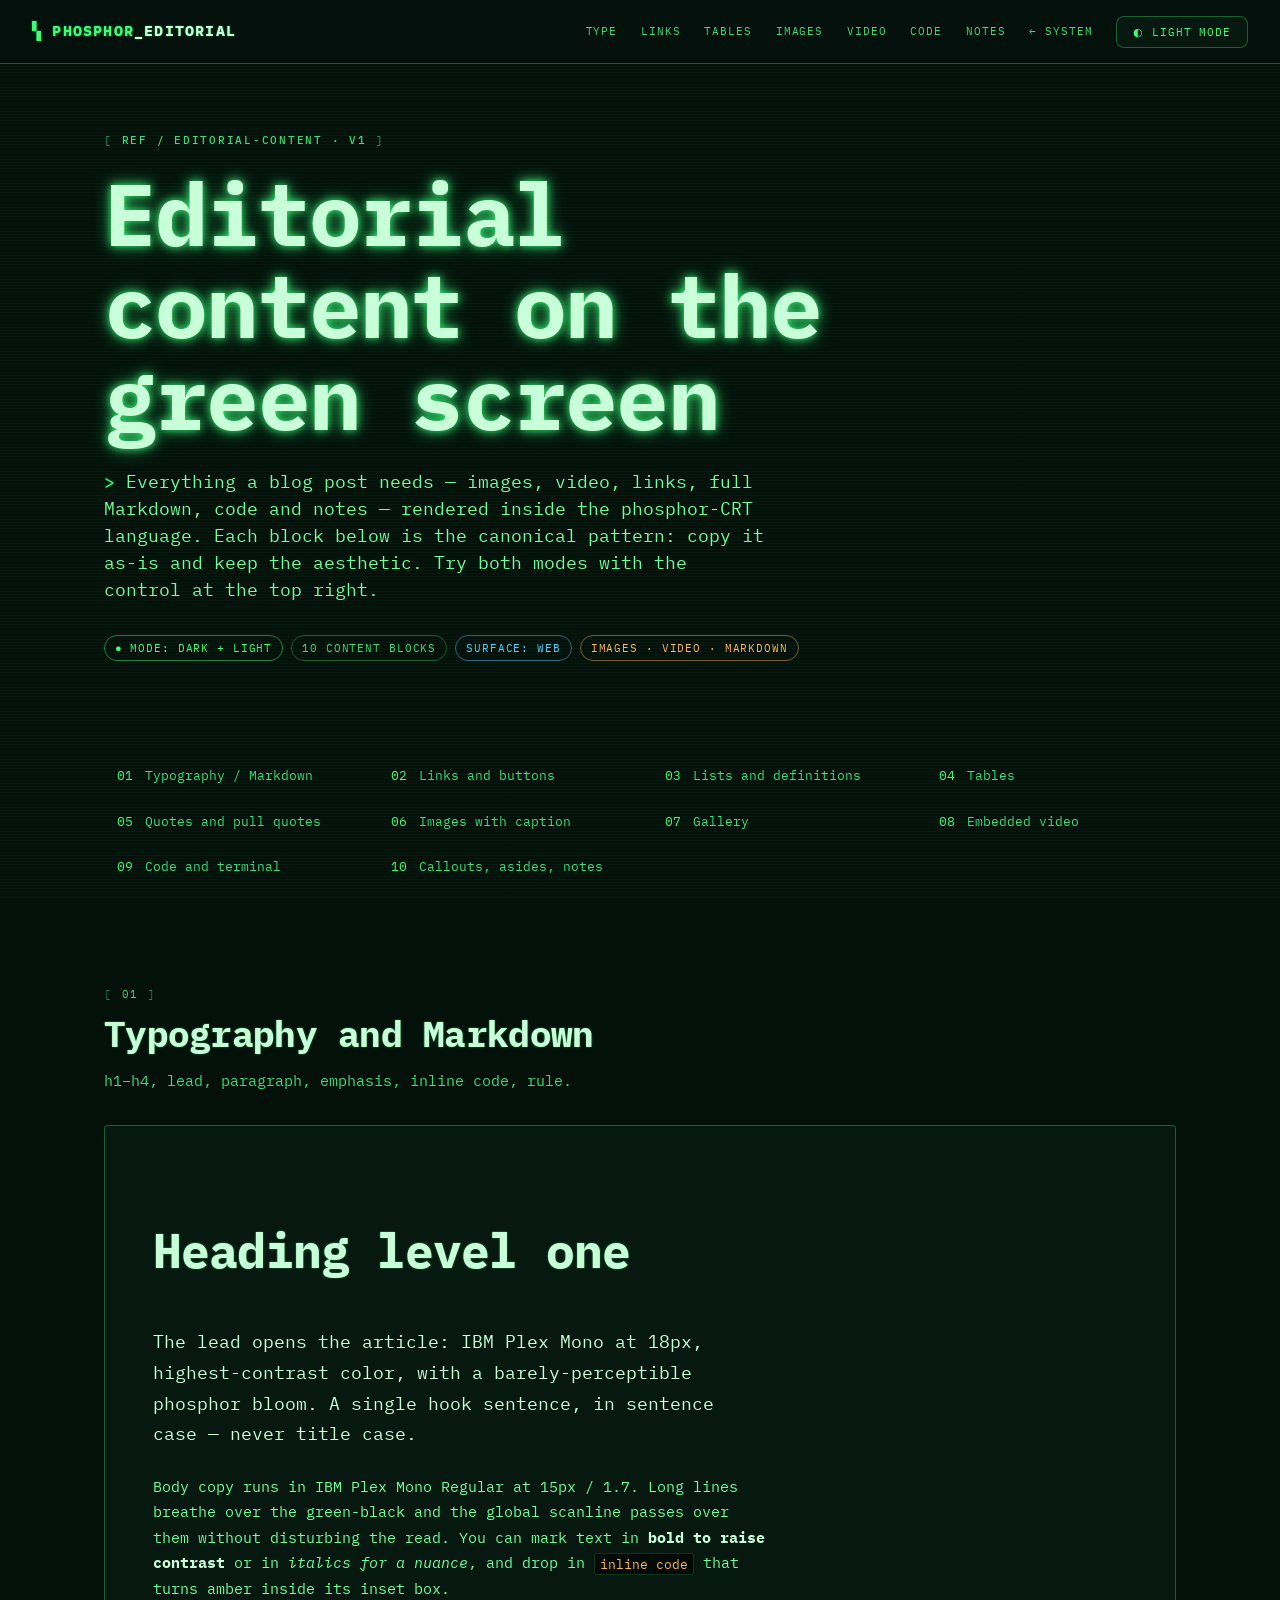
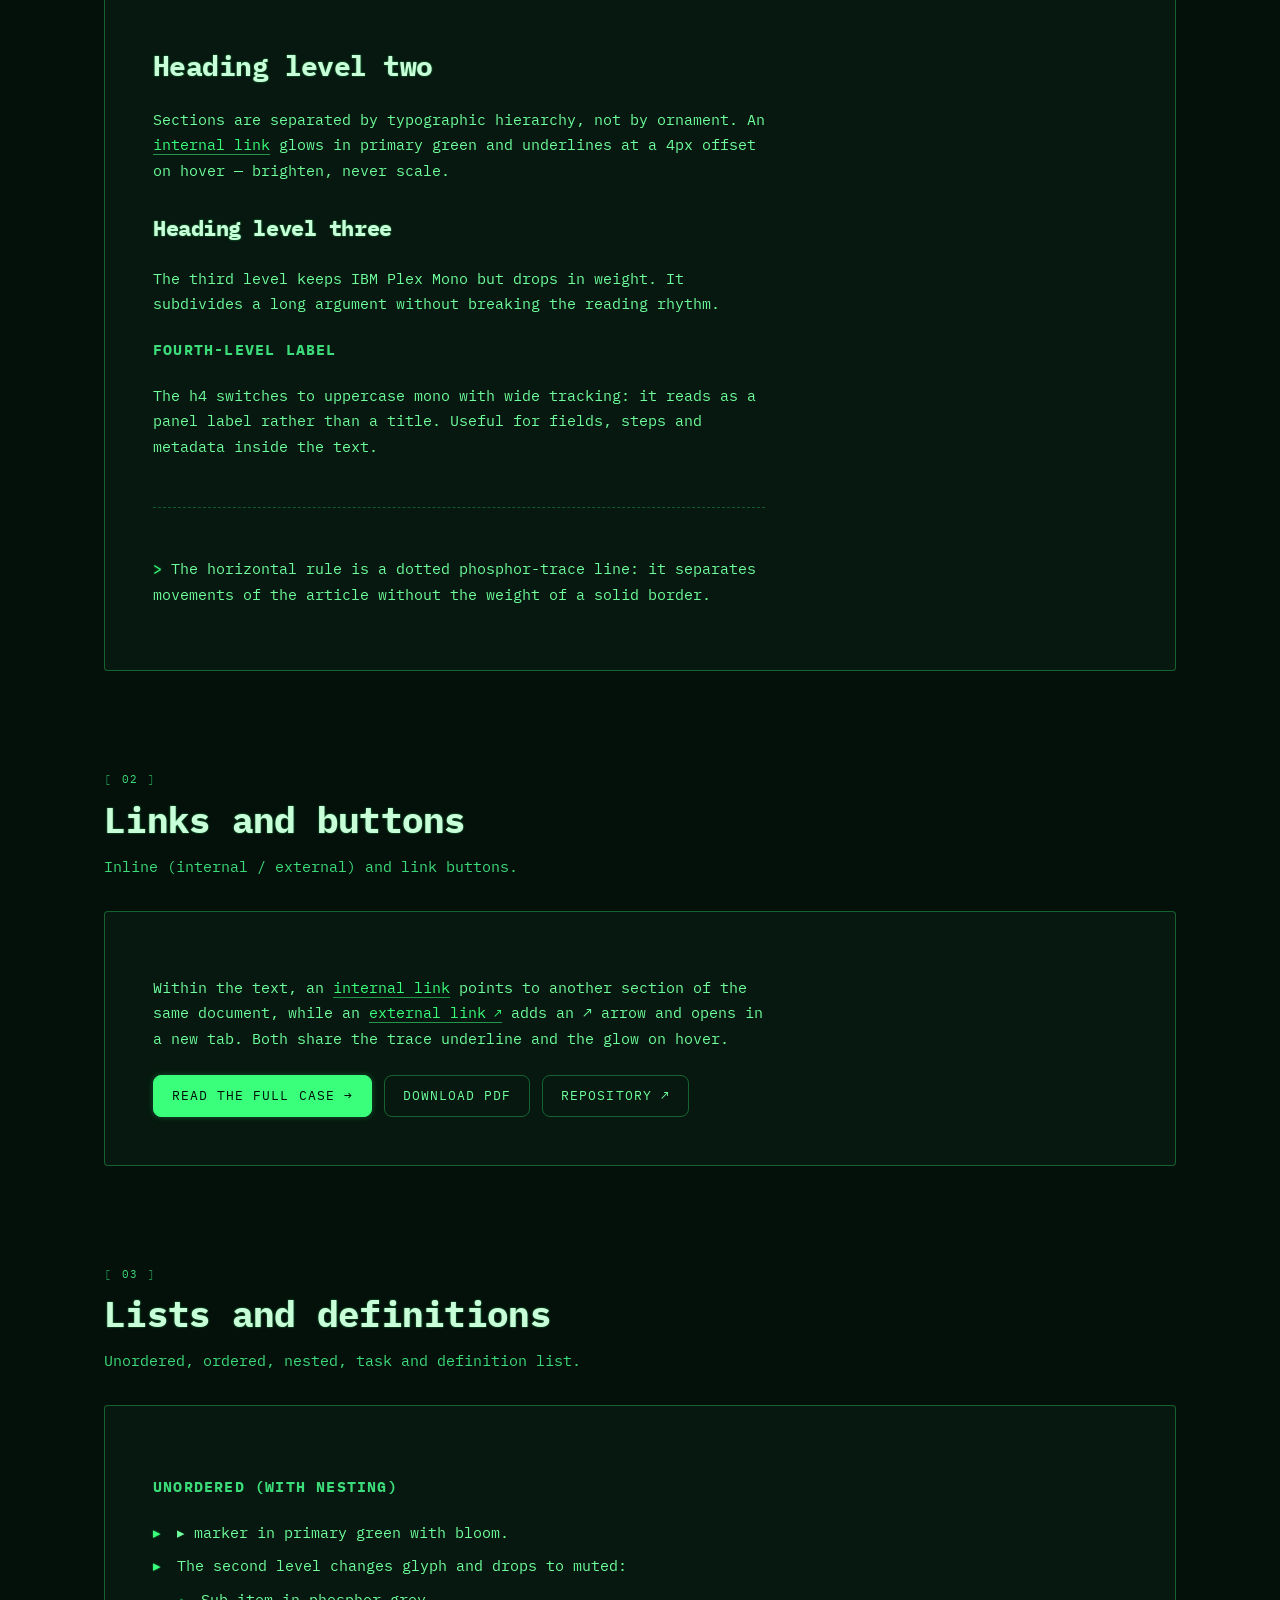
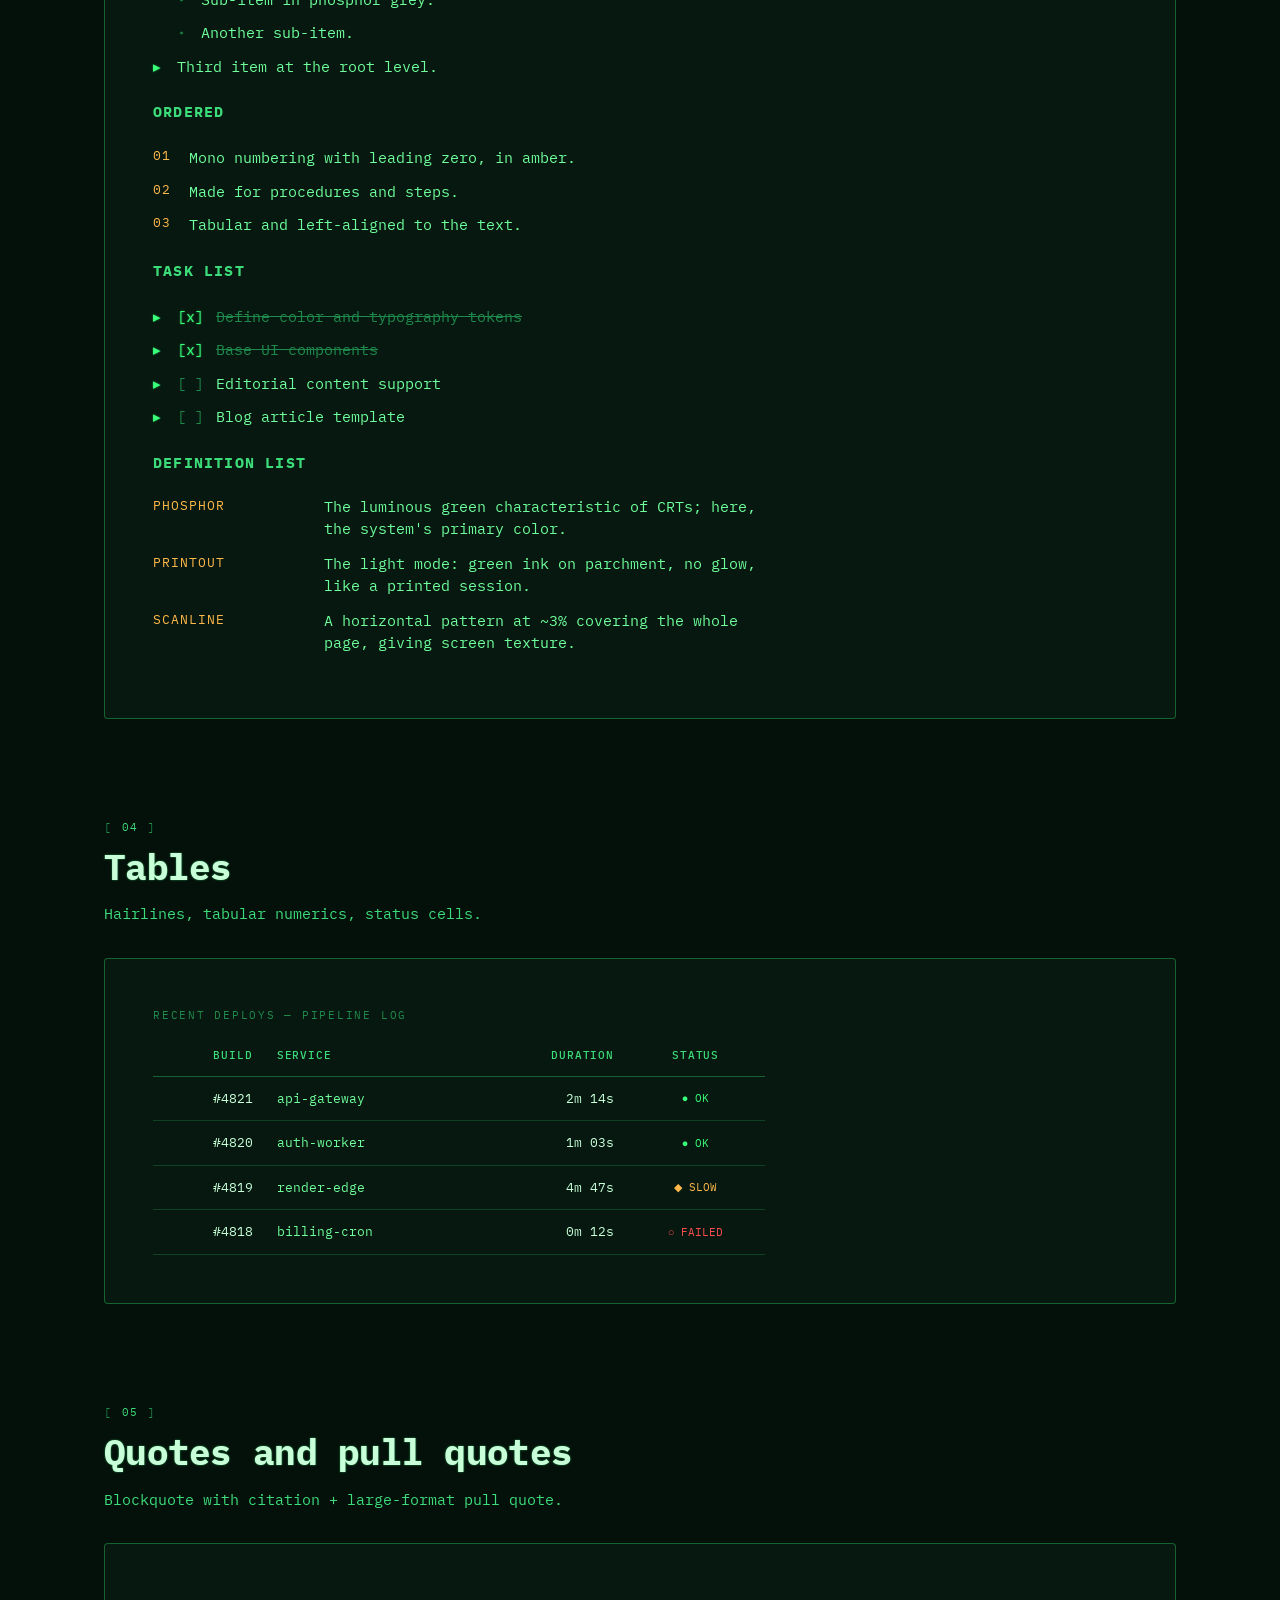
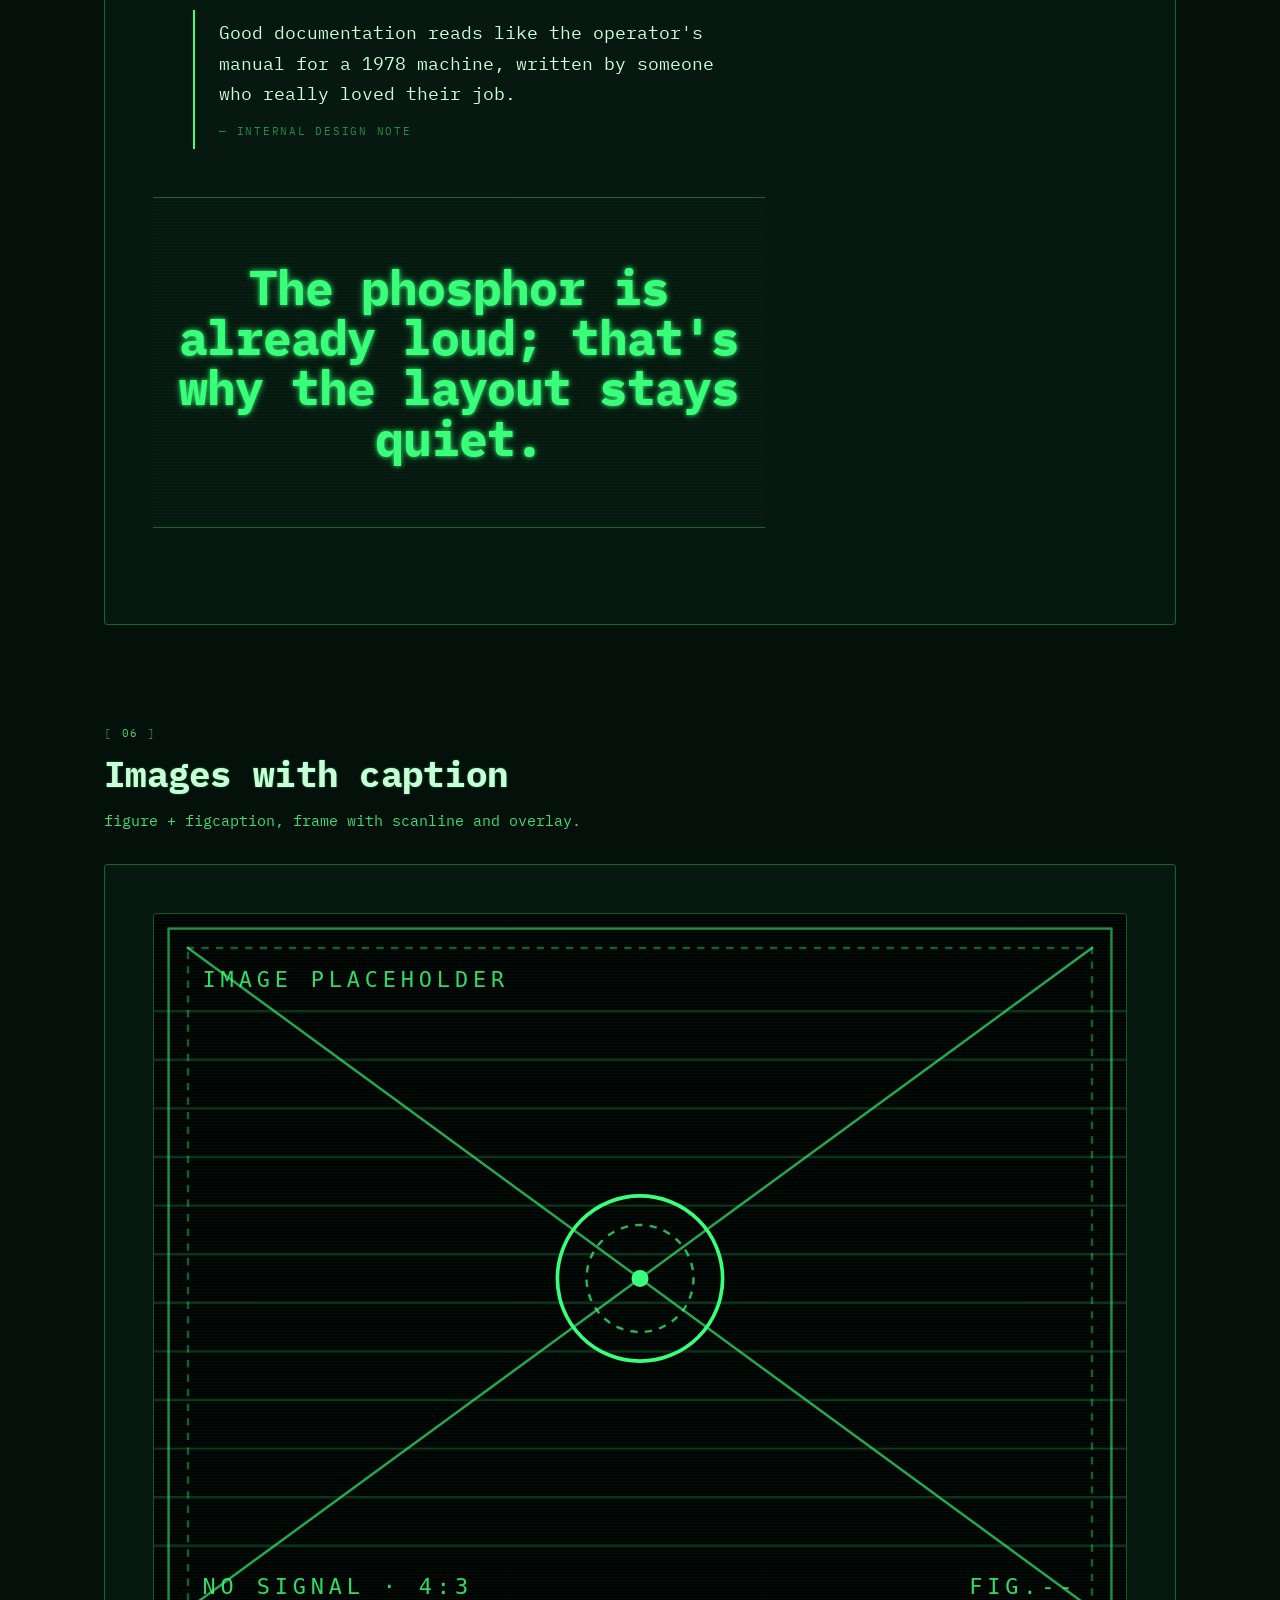
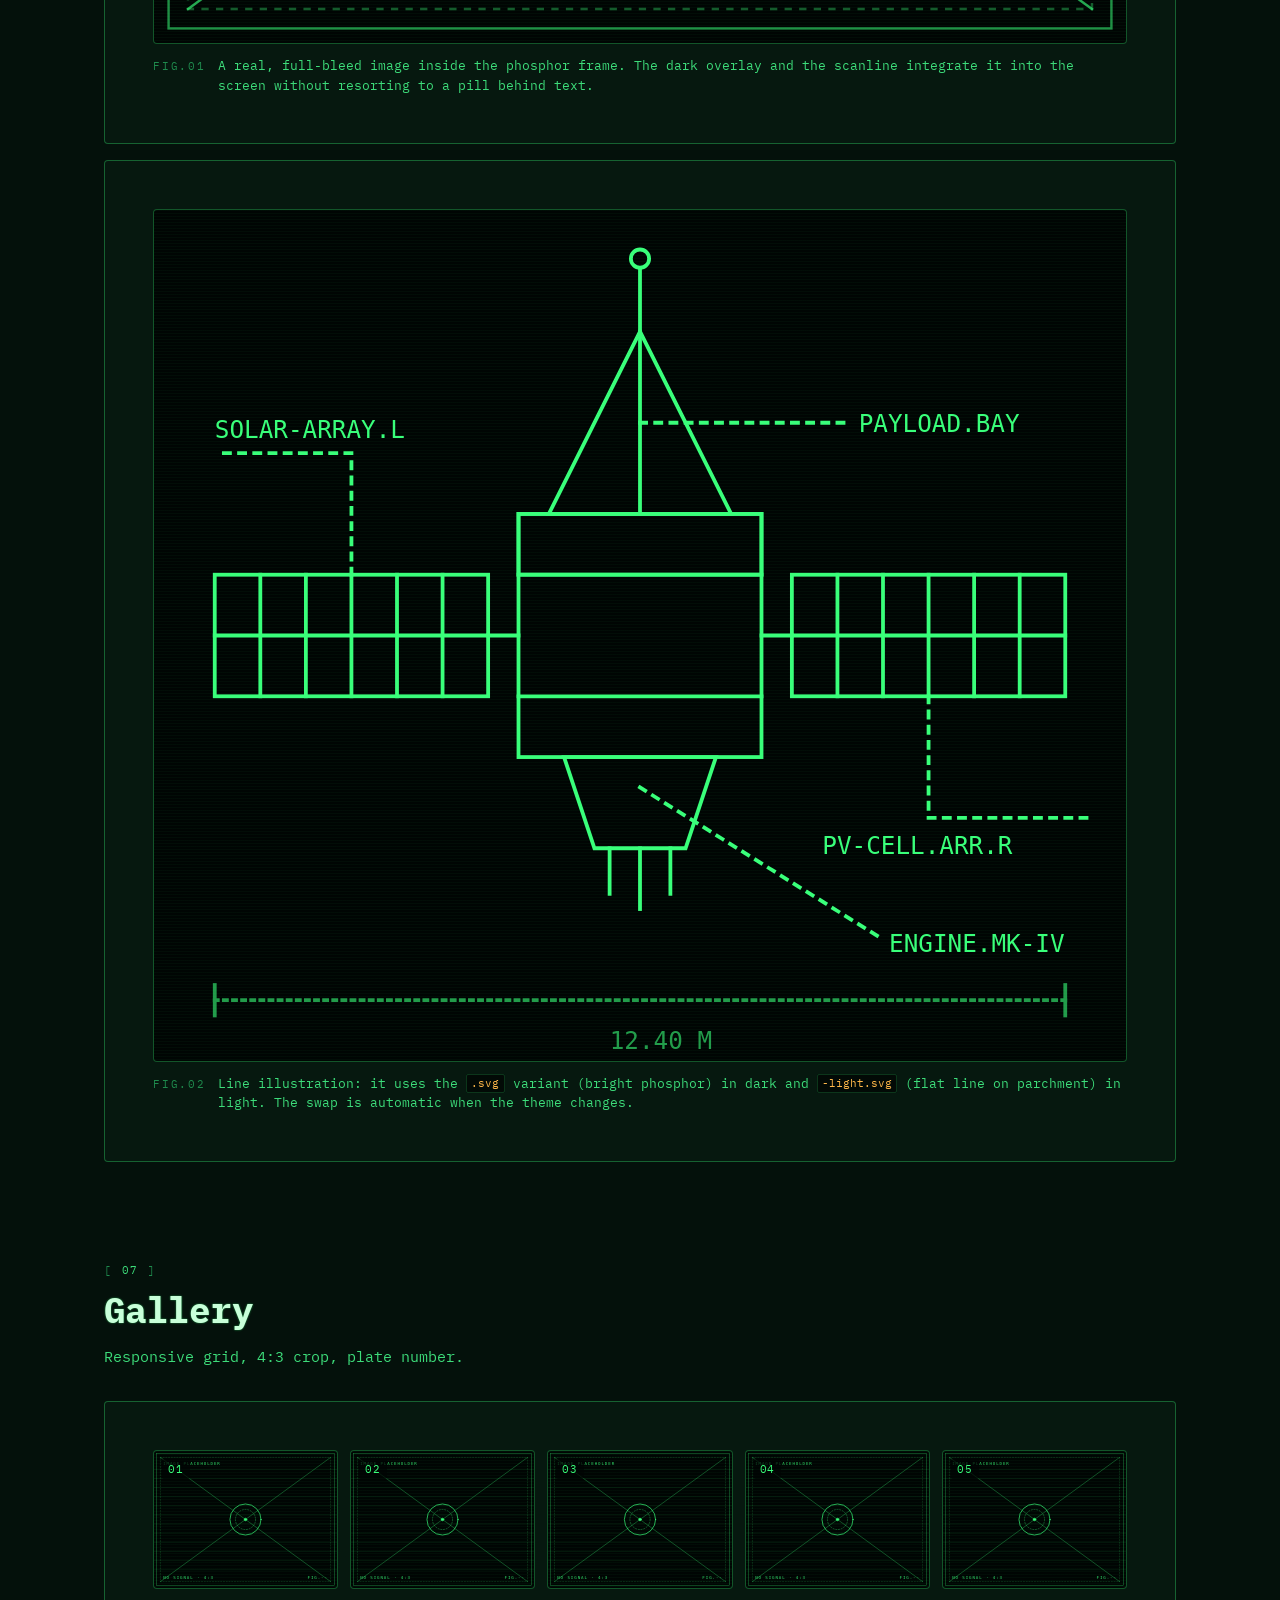
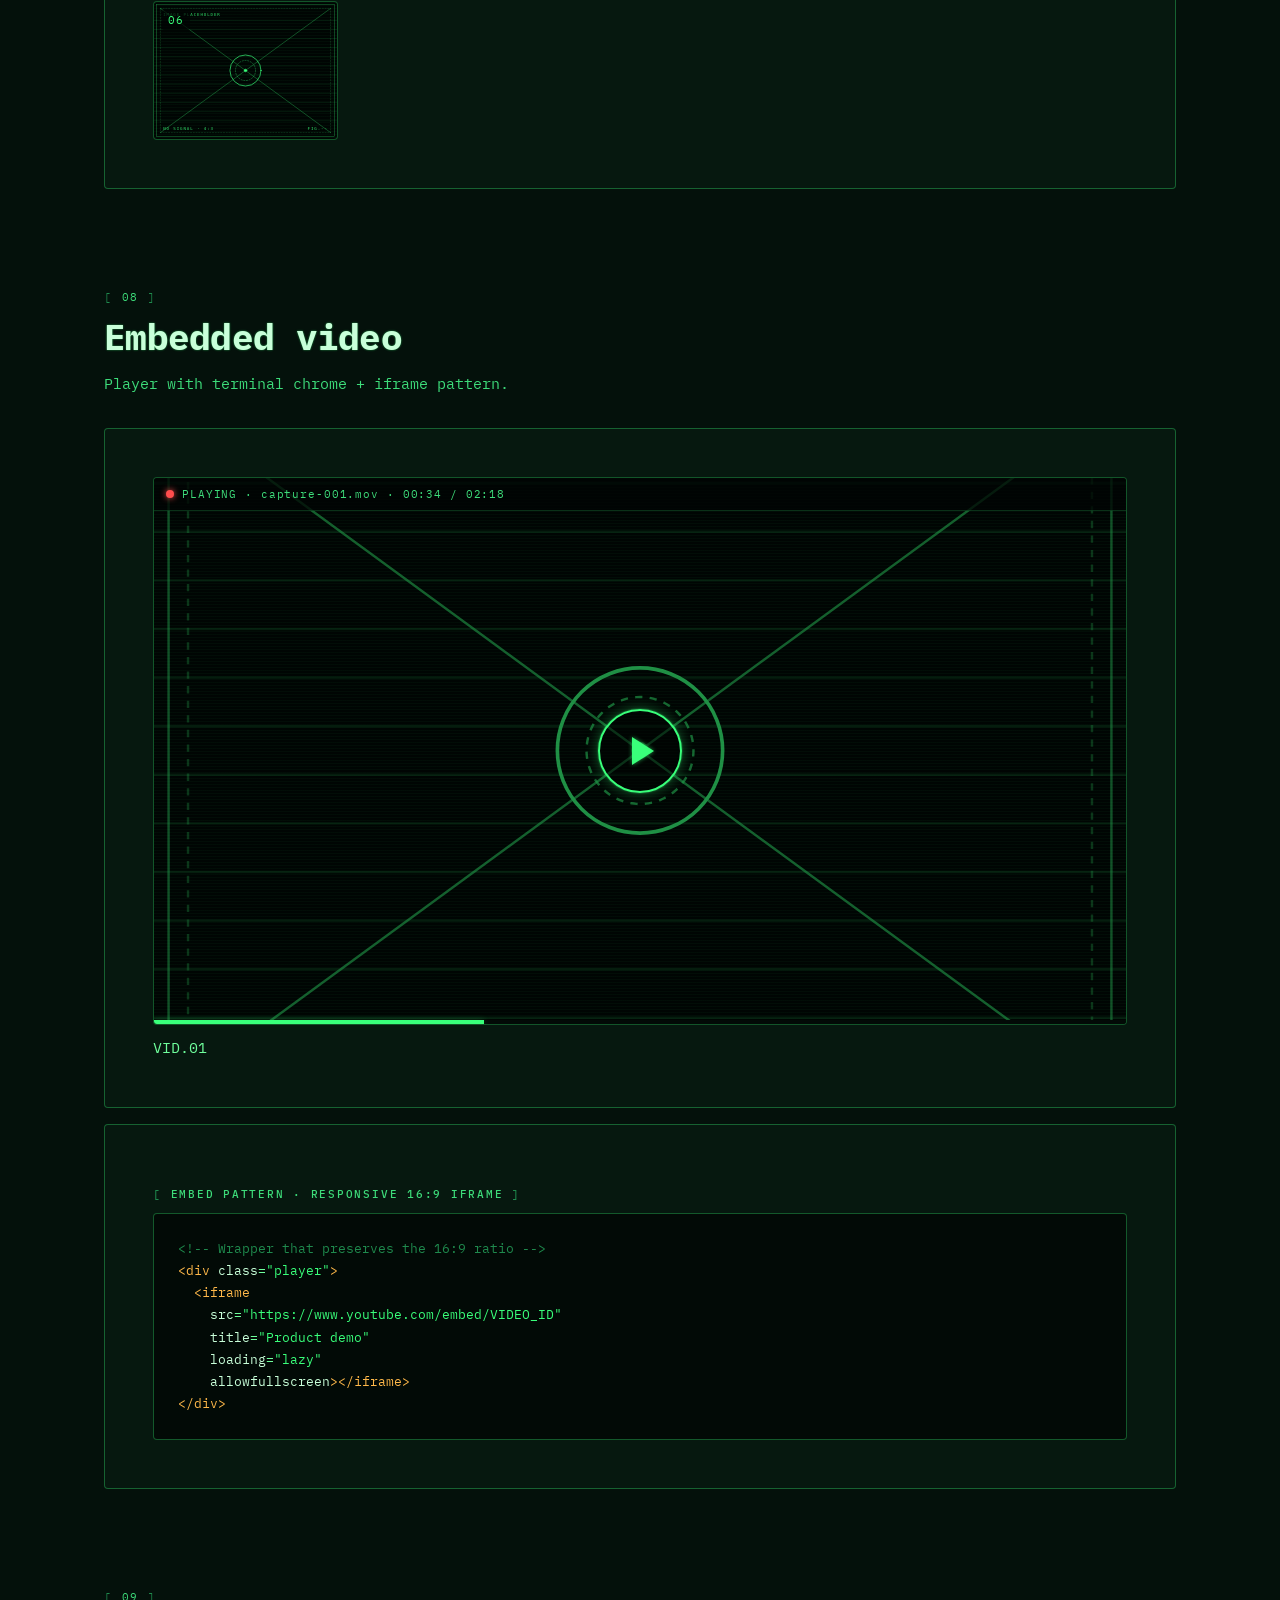
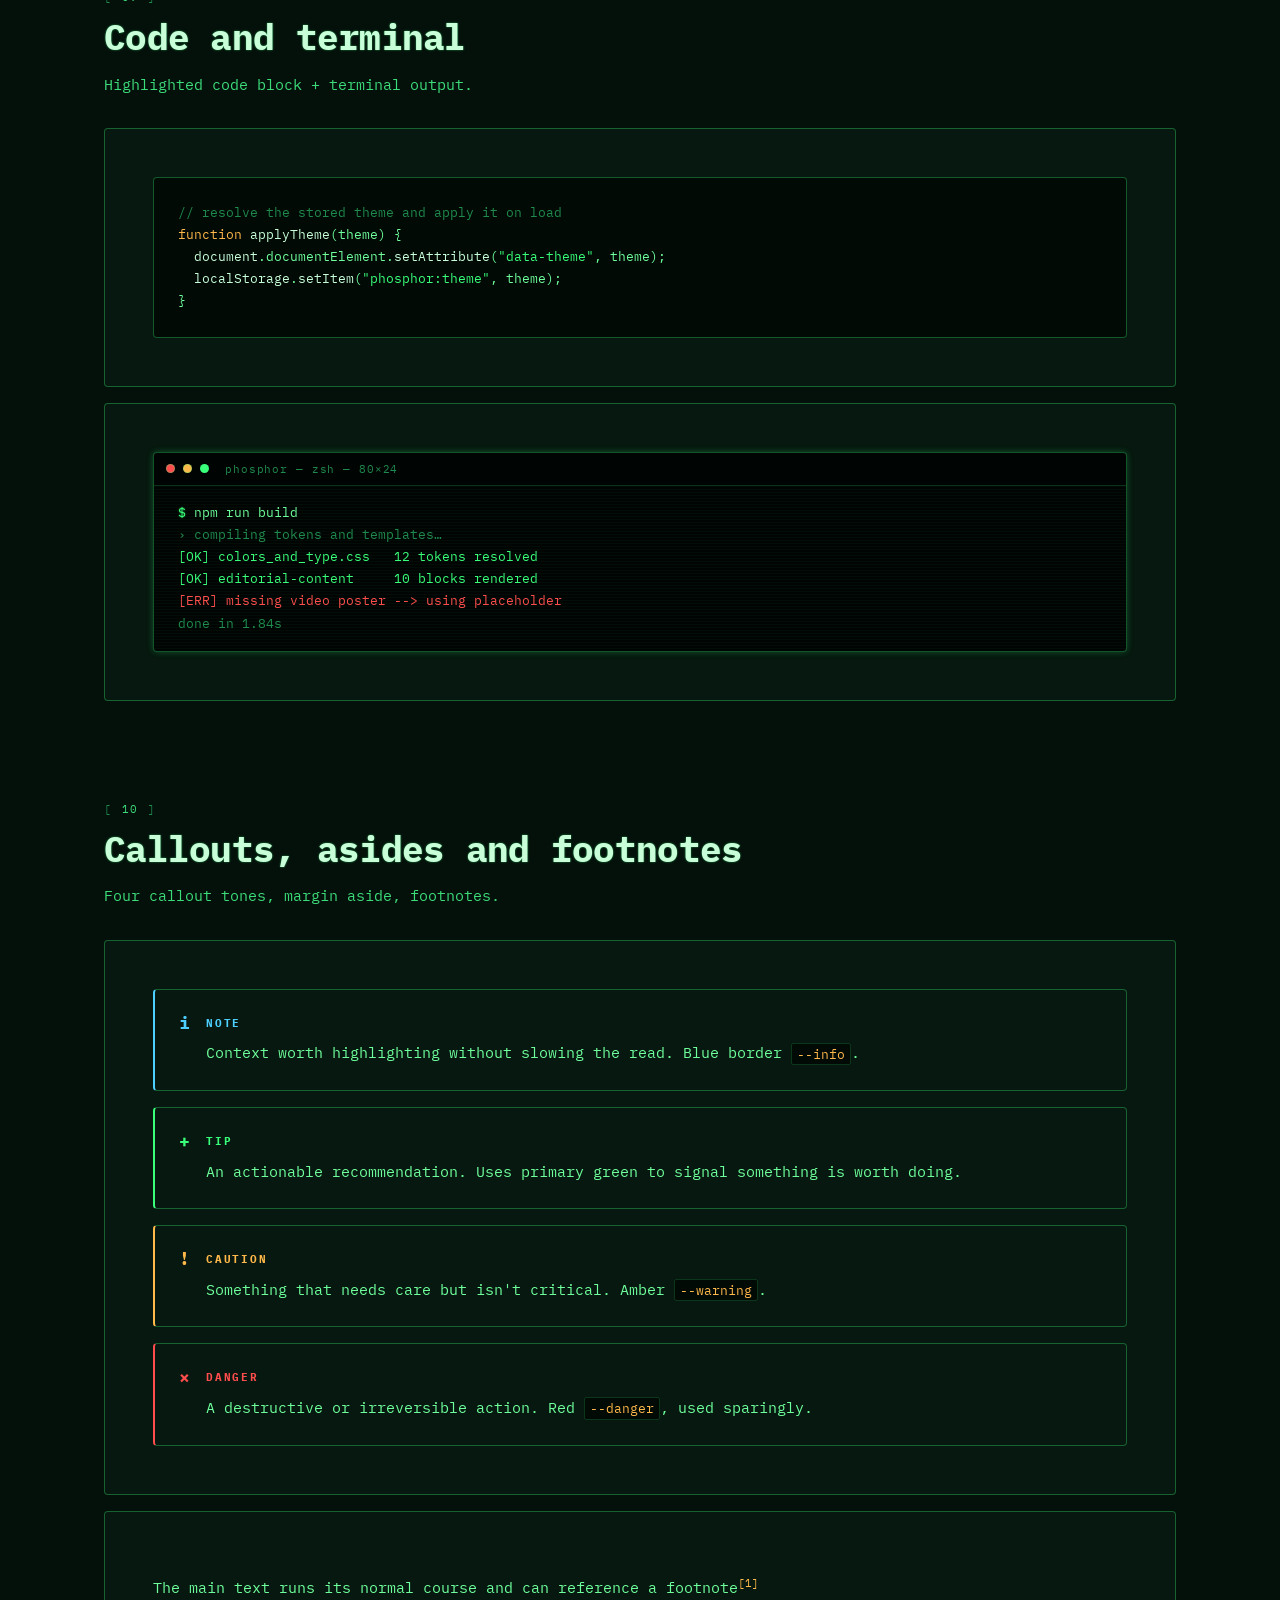
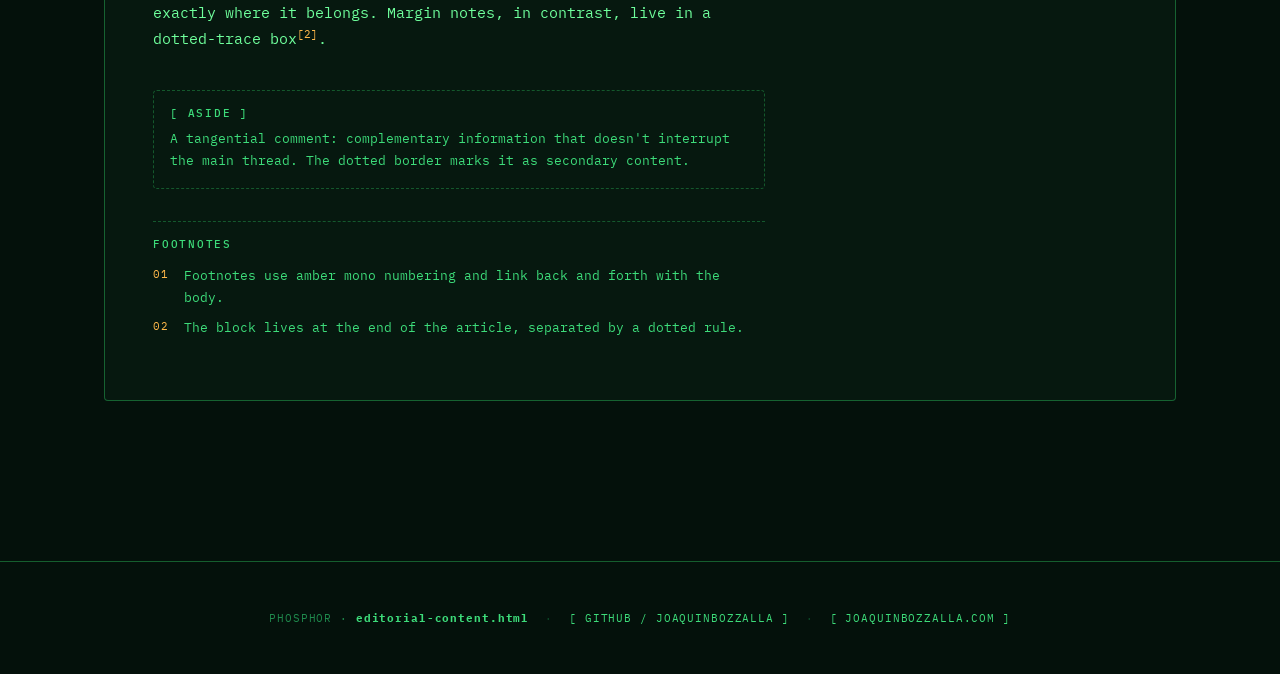
==== editorial-content.html @ 27e38dea "chore: initial commit Phosphor Design System v1 — a phosphor-green editorial design system inspired " ====
<!doctype html>
<html lang="en" data-theme="dark"><head>
<meta charset="utf-8">
<meta name="viewport" content="width=device-width, initial-scale=1">
<title>Editorial content · Phosphor CRT Design System</title>
<link rel="stylesheet" href="colors_and_type.css">
<style>
  /* =========================================================
     EDITORIAL CONTENT REFERENCE
     How long-form blog content renders inside the CRT system.
     Tokens come from colors_and_type.css — nothing invented.
     ========================================================= */

  *, *::before, *::after { box-sizing: border-box; }
  html, body { margin: 0; padding: 0; }
  html { scroll-behavior: smooth; scroll-padding-top: 96px; }
  body {
    background: var(--bg-1);
    color: var(--fg-1);
    font-family: var(--font-sans);
    font-size: var(--t-md);
    line-height: var(--lh-normal);
    -webkit-font-smoothing: antialiased;
    transition: background .25s var(--ease-out), color .25s var(--ease-out);
  }
  /* Page-level scanline + bloom — whisper quiet (~3%). */
  body::after {
    content: "";
    position: fixed; inset: 0;
    background: var(--scanline);
    pointer-events: none;
    z-index: 5;
    mix-blend-mode: screen;
  }
  :root[data-theme="light"] body::after { mix-blend-mode: multiply; }

  a { color: inherit; }
  img, video, svg { max-width: 100%; display: block; }

  /* ---------- shared label / prompt vocabulary ---------- */
  .k-label {
    font-family: var(--font-mono);
    font-size: var(--t-xs);
    text-transform: uppercase;
    letter-spacing: var(--tracking-wider);
    color: var(--fg-2);
  }
  .k-label--bracket::before { content: "[ "; color: var(--fg-3); }
  .k-label--bracket::after  { content: " ]"; color: var(--fg-3); }
  .k-prompt::before {
    content: "> ";
    color: var(--primary);
    font-family: var(--font-mono);
    text-shadow: var(--text-glow-sm);
  }

  /* ===================== HEADER (matches design-system.html) ===================== */
  header.site {
    position: fixed; top: 0; left: 0; right: 0; z-index: 100;
    height: 64px;
    display: flex; align-items: center; gap: var(--sp-5);
    padding: 0 clamp(var(--sp-4), 5vw, var(--sp-6));
    background: color-mix(in srgb, var(--bg-1) 82%, transparent);
    backdrop-filter: blur(10px);
    -webkit-backdrop-filter: blur(10px);
    border-bottom: var(--bw-1) solid var(--border-2);
  }
  .wordmark {
    font-family: var(--font-mono); font-weight: 700; font-size: var(--t-md);
    text-transform: uppercase; letter-spacing: var(--tracking-wide);
    color: var(--primary); text-shadow: var(--text-glow-sm);
    white-space: nowrap;
  }
  .wordmark b { color: var(--fg-0); }
  .site-nav { display: flex; gap: var(--sp-5); margin-left: auto; }
  .site-nav a {
    font-family: var(--font-mono); font-size: var(--t-xs);
    text-transform: uppercase; letter-spacing: var(--tracking-wide);
    color: var(--fg-2); text-decoration: none;
    transition: color var(--dur-fast) var(--ease-out), text-shadow var(--dur-fast) var(--ease-out);
  }
  .site-nav a:hover { color: var(--primary-hover); text-shadow: var(--text-glow-sm); }

  .theme-toggle {
    font-family: var(--font-mono); font-size: var(--t-xs);
    text-transform: uppercase; letter-spacing: var(--tracking-wide);
    color: var(--primary); background: var(--bg-2);
    border: var(--bw-1) solid var(--border-2); border-radius: var(--r-3);
    padding: var(--sp-2) var(--sp-4); cursor: pointer;
    transition: box-shadow var(--dur-fast) var(--ease-out), border-color var(--dur-fast) var(--ease-out);
  }
  .theme-toggle:hover { border-color: var(--border-3); box-shadow: var(--shadow-glow-sm); }
  @media (max-width: 860px) { .site-nav { display: none; } .theme-toggle { margin-left: auto; } }

  /* ===================== LAYOUT ===================== */
  main { max-width: 1200px; margin: 0 auto; padding: calc(64px + clamp(var(--sp-6), 5vw, var(--sp-8))) clamp(var(--sp-4), 5vw, var(--sp-8)) clamp(var(--sp-6), 5vw, var(--sp-9)); }

  /* hero — eyebrow + display headline + lead + meta badges (design-system vocabulary) */
  .page-head { margin-bottom: var(--sp-9); max-width: 820px; }
  .page-head h1 { margin: var(--sp-4) 0 var(--sp-5); }
  .page-head p { max-width: 60ch; }
  .meta-row { display: flex; flex-wrap: wrap; gap: var(--sp-2); margin-top: var(--sp-6); }
  .badge {
    display: inline-flex; align-items: center; gap: 6px;
    font-family: var(--font-mono); font-size: var(--t-xs);
    text-transform: uppercase; letter-spacing: var(--tracking-wide);
    padding: 4px 10px; border-radius: var(--r-pill);
    border: var(--bw-1) solid var(--border-2); color: var(--fg-2);
  }
  .badge.ok { color: var(--success); border-color: color-mix(in srgb, var(--success) 45%, transparent); }
  .badge.warn { color: var(--warning); border-color: color-mix(in srgb, var(--warning) 45%, transparent); }
  .badge.info { color: var(--info); border-color: color-mix(in srgb, var(--info) 45%, transparent); }

  /* spec section wrapper — one editorial component per block (block-head vocabulary) */
  .spec { margin-bottom: var(--sp-9); scroll-margin-top: 90px; }
  .spec > header { display: block; margin-bottom: var(--sp-6); }
  .spec > header .idx {
    font-family: var(--font-mono); font-size: var(--t-xs);
    text-transform: uppercase; letter-spacing: var(--tracking-wider);
    color: var(--fg-2);
  }
  .spec > header .idx::before { content: "[ "; color: var(--fg-3); }
  .spec > header .idx::after  { content: " ]"; color: var(--fg-3); }
  .spec > header h2 {
    font-family: var(--font-sans); font-weight: 700;
    font-size: var(--t-3xl); line-height: var(--lh-snug); letter-spacing: var(--tracking-tight);
    color: var(--fg-0); text-shadow: var(--text-glow-sm);
    margin: var(--sp-2) 0 var(--sp-3);
  }
  .spec > header .note { font-size: var(--t-md); color: var(--fg-2); max-width: 64ch; }

  /* the demo surface — opaque card, sharp CRT chrome */
  .demo {
    position: relative;
    background: var(--bg-2);
    border: var(--bw-1) solid var(--border-2);
    border-radius: var(--r-2);
    padding: clamp(var(--sp-5), 4vw, var(--sp-7));
  }
  .demo + .demo { margin-top: var(--sp-4); }

  /* === PROSE — the article body baseline === */
  .prose { max-width: 68ch; }
  .prose > * + * { margin-top: var(--sp-5); }
  .prose h1, .prose h2, .prose h3, .prose h4 {
    font-family: var(--font-sans); color: var(--fg-0);
    line-height: var(--lh-snug); letter-spacing: var(--tracking-tight);
    text-shadow: var(--text-glow-sm);
  }
  .prose h1 { font-size: var(--t-4xl); font-weight: 700; margin-top: var(--sp-7); }
  .prose h2 { font-size: var(--t-2xl); font-weight: 700; margin-top: var(--sp-7); }
  .prose h3 { font-size: var(--t-xl); font-weight: 700; margin-top: var(--sp-6); }
  .prose h4 {
    font-size: var(--t-md); font-weight: 700; margin-top: var(--sp-5);
    font-family: var(--font-mono); text-transform: uppercase;
    letter-spacing: var(--tracking-wide); color: var(--fg-2);
    text-shadow: none;
  }
  .prose p { color: var(--fg-1); line-height: var(--lh-loose); text-wrap: pretty; }
  .prose .lead { font-size: var(--t-lg); color: var(--fg-0); line-height: var(--lh-loose); }
  .prose strong { color: var(--fg-0); font-weight: 700; }
  .prose em { font-style: italic; color: var(--fg-1); }
  .prose hr { border: 0; border-top: var(--bw-1) dashed var(--border-dashed); margin: var(--sp-7) 0; }

  /* inline link — brighten + underline at offset, never scale */
  .prose a, a.inline-link {
    color: var(--primary); text-decoration: underline;
    text-decoration-thickness: 1px; text-underline-offset: 4px;
    text-decoration-color: var(--border-3);
    transition: color .15s, text-shadow .15s, text-decoration-color .15s;
  }
  .prose a:hover, a.inline-link:hover {
    color: var(--primary-hover); text-shadow: var(--text-glow-sm);
    text-decoration-color: var(--primary);
  }
  .prose a[target="_blank"]::after,
  a.inline-link[target="_blank"]::after { content: " ↗"; font-family: var(--font-mono); font-size: .85em; }

  /* inline code */
  .prose code, code.inline {
    font-family: var(--font-mono); font-size: .86em;
    background: var(--bg-inset); color: var(--accent);
    border: var(--bw-1) solid var(--border-1);
    border-radius: var(--r-1); padding: .12em .4em;
  }

  /* === LINK BUTTONS === */
  .btn-row { display: flex; flex-wrap: wrap; gap: var(--sp-3); align-items: center; }
  .btn {
    appearance: none; cursor: pointer; text-decoration: none;
    display: inline-flex; align-items: center; gap: var(--sp-2);
    font-family: var(--font-mono); font-size: var(--t-sm);
    text-transform: uppercase; letter-spacing: var(--tracking-wide);
    padding: 10px 18px; border-radius: var(--r-3);
    border: var(--bw-1) solid var(--border-2);
    transition: color .15s, background .15s, box-shadow .15s, border-color .15s;
  }
  .btn-primary { background: var(--primary); color: var(--primary-ink); border-color: var(--primary); box-shadow: var(--shadow-glow-sm); }
  .btn-primary:hover { background: var(--primary-hover); box-shadow: var(--shadow-glow-md); }
  .btn-primary:active { background: var(--primary-press); box-shadow: inset 0 0 12px rgba(0,0,0,.5); }
  .btn-secondary { background: transparent; color: var(--fg-1); }
  .btn-secondary:hover { color: var(--primary-hover); border-color: var(--border-3); box-shadow: var(--shadow-glow-sm); }

  /* === LISTS === */
  .prose ul, .prose ol { padding-left: 1.4em; color: var(--fg-1); line-height: var(--lh-loose); }
  .prose li + li { margin-top: var(--sp-2); }
  .prose ul { list-style: none; padding-left: 0; }
  .prose ul > li { position: relative; padding-left: 1.6em; }
  .prose ul > li::before {
    content: "▸"; position: absolute; left: 0; top: 0;
    color: var(--primary); font-family: var(--font-mono);
    text-shadow: var(--text-glow-sm);
  }
  .prose ul ul { margin-top: var(--sp-2); }
  .prose ul ul > li::before { content: "·"; color: var(--fg-3); }
  .prose ol { list-style: none; counter-reset: li; padding-left: 0; }
  .prose ol > li { position: relative; padding-left: 2.4em; counter-increment: li; }
  .prose ol > li::before {
    content: counter(li, decimal-leading-zero); position: absolute; left: 0; top: 0;
    color: var(--accent); font-family: var(--font-mono); font-size: .85em;
    letter-spacing: var(--tracking-wide);
  }
  /* task list */
  .task-list { list-style: none; padding-left: 0; }
  .task-list li { display: flex; align-items: baseline; gap: var(--sp-3); }
  .task-list .box { font-family: var(--font-mono); color: var(--fg-3); }
  .task-list .done .box { color: var(--primary); text-shadow: var(--text-glow-sm); }
  .task-list .done span:last-child { color: var(--fg-3); text-decoration: line-through; }
  /* definition list */
  .prose dl { display: grid; grid-template-columns: minmax(120px, 1fr) 3fr; gap: var(--sp-3) var(--sp-5); }
  .prose dt { font-family: var(--font-mono); font-size: var(--t-sm); text-transform: uppercase; letter-spacing: var(--tracking-wide); color: var(--accent); }
  .prose dd { margin: 0; color: var(--fg-1); }

  /* === TABLE === */
  .prose table { width: 100%; border-collapse: collapse; font-size: var(--t-sm); }
  .prose caption { text-align: left; font-family: var(--font-mono); font-size: var(--t-xs); text-transform: uppercase; letter-spacing: var(--tracking-wider); color: var(--fg-3); padding-bottom: var(--sp-3); }
  .prose thead th {
    text-align: left; font-family: var(--font-mono); font-weight: 500;
    text-transform: uppercase; letter-spacing: var(--tracking-wide);
    font-size: var(--t-xs); color: var(--fg-2);
    padding: var(--sp-3); border-bottom: var(--bw-1) solid var(--border-2);
  }
  .prose tbody td { padding: var(--sp-3); border-bottom: var(--bw-1) solid var(--border-1); color: var(--fg-1); }
  .prose tbody tr:hover td { background: var(--bg-3); }
  /* Per-column alignment — header always matches its cells. */
  .prose th.num, .prose td.num { text-align: right; }
  .prose th.center, .prose td.center, .prose th.status, .prose td.status-cell { text-align: center; }
  .prose td.num { font-family: var(--font-mono); font-variant-numeric: tabular-nums; color: var(--fg-0); }
  .status-cell { font-family: var(--font-mono); font-size: var(--t-xs); }
  .status-cell.ok { color: var(--success); } .status-cell.warn { color: var(--warning); } .status-cell.err { color: var(--danger); }

  /* === BLOCKQUOTE === */
  blockquote.bq {
    border-left: var(--bw-2) solid var(--primary);
    padding: var(--sp-2) 0 var(--sp-2) var(--sp-5);
    color: var(--fg-0); font-size: var(--t-lg); line-height: var(--lh-loose);
  }
  blockquote.bq cite { display: block; margin-top: var(--sp-3); font-style: normal; font-family: var(--font-mono); font-size: var(--t-xs); text-transform: uppercase; letter-spacing: var(--tracking-wider); color: var(--fg-3); }
  blockquote.bq cite::before { content: "— "; }

  /* pull quote — large, glowing, scanlined */
  .pullquote {
    position: relative; text-align: center;
    padding: var(--sp-8) var(--sp-5); margin: var(--sp-7) 0;
    border-block: var(--bw-1) solid var(--border-2);
    overflow: hidden;
  }
  .pullquote::before { content: ""; position: absolute; inset: 0; background: var(--scanline); pointer-events: none; }
  .pullquote q {
    font-family: var(--font-sans); font-weight: 700;
    font-size: clamp(var(--t-2xl), 4vw, var(--t-4xl));
    line-height: var(--lh-tight); letter-spacing: var(--tracking-tight);
    color: var(--primary); text-shadow: var(--text-glow-md); quotes: none;
  }

  /* === FIGURE / IMAGE === */
  figure.fig { margin: 0; }
  figure.fig .frame {
    position: relative; border: var(--bw-1) solid var(--border-2);
    border-radius: var(--r-2); overflow: hidden; background: var(--bg-0);
  }
  figure.fig .frame::after { content: ""; position: absolute; inset: 0; background: var(--scanline); pointer-events: none; }
  figure.fig img { width: 100%; height: auto; }
  figure.fig figcaption {
    display: flex; gap: var(--sp-3); align-items: baseline;
    margin-top: var(--sp-3); font-size: var(--t-sm); color: var(--fg-2); line-height: var(--lh-normal);
  }
  figure.fig figcaption .tag { font-family: var(--font-mono); font-size: var(--t-xs); text-transform: uppercase; letter-spacing: var(--tracking-wider); color: var(--fg-3); white-space: nowrap; }

  /* === GALLERY === */
  .gallery { display: grid; grid-template-columns: repeat(auto-fit, minmax(180px, 1fr)); gap: var(--sp-3); }
  .gallery a {
    position: relative; display: block; aspect-ratio: 4/3; overflow: hidden;
    border: var(--bw-1) solid var(--border-2); border-radius: var(--r-2); background: var(--bg-0);
  }
  .gallery img { width: 100%; height: 100%; object-fit: cover; transition: filter .2s, opacity .2s; }
  .gallery a::after { content: ""; position: absolute; inset: 0; background: var(--scanline); pointer-events: none; }
  .gallery a::before {
    content: attr(data-n); position: absolute; top: var(--sp-2); left: var(--sp-2); z-index: 2;
    font-family: var(--font-mono); font-size: var(--t-xs); letter-spacing: var(--tracking-wide);
    color: var(--primary); background: color-mix(in srgb, var(--bg-0) 70%, transparent); padding: 2px 6px; border-radius: var(--r-1);
  }
  .gallery a:hover { box-shadow: var(--shadow-glow-md); border-color: var(--border-3); }
  .gallery a:hover img { opacity: .85; }

  /* === VIDEO === */
  .video-figure { margin: 0; }
  .player {
    position: relative; aspect-ratio: 16/9; overflow: hidden;
    border: var(--bw-1) solid var(--border-2); border-radius: var(--r-2); background: var(--bg-0);
  }
  .player img { width: 100%; height: 100%; object-fit: cover; opacity: .55; }
  .player::after { content: ""; position: absolute; inset: 0; background: var(--scanline); pointer-events: none; }
  .player .bar {
    position: absolute; top: 0; left: 0; right: 0; z-index: 3;
    display: flex; align-items: center; gap: var(--sp-2);
    padding: var(--sp-2) var(--sp-3); font-family: var(--font-mono);
    font-size: var(--t-xs); color: var(--fg-2); letter-spacing: var(--tracking-wide);
    background: color-mix(in srgb, var(--bg-0) 75%, transparent);
    border-bottom: var(--bw-1) solid var(--border-1);
  }
  .player .dot { width: 8px; height: 8px; border-radius: 50%; background: var(--fg-4); }
  .player .dot.live { background: var(--danger); box-shadow: 0 0 6px var(--danger); }
  .player .play {
    position: absolute; inset: 0; z-index: 2; display: grid; place-items: center;
    background: transparent; border: 0; cursor: pointer; color: var(--primary);
  }
  .player .play .disc {
    width: 84px; height: 84px; border-radius: 50%;
    border: var(--bw-2) solid var(--primary); display: grid; place-items: center;
    box-shadow: var(--shadow-glow-md); background: color-mix(in srgb, var(--bg-0) 50%, transparent);
    transition: box-shadow .2s, background .2s;
  }
  .player .play:hover .disc { box-shadow: var(--shadow-glow-lg); background: color-mix(in srgb, var(--primary) 12%, transparent); }
  .player .play .disc::before { content: ""; border-style: solid; border-width: 14px 0 14px 22px; border-color: transparent transparent transparent var(--primary); margin-left: 6px; filter: drop-shadow(var(--text-glow-sm)); }
  .player .scrub { position: absolute; left: 0; right: 0; bottom: 0; z-index: 3; height: 4px; background: var(--bg-inset); }
  .player .scrub i { display: block; height: 100%; width: 34%; background: var(--primary); box-shadow: var(--shadow-glow-sm); }

  /* === CODE / TERMINAL === */
  pre.code {
    margin: 0; background: var(--bg-inset);
    border: var(--bw-1) solid var(--border-2); border-radius: var(--r-2);
    padding: var(--sp-5); overflow-x: auto;
    font-family: var(--font-mono); font-size: var(--t-sm); line-height: var(--lh-loose);
    color: var(--fg-1);
  }
  pre.code .c { color: var(--fg-3); } /* comment */
  pre.code .k { color: var(--accent); } /* keyword */
  pre.code .s { color: var(--primary); } /* string */
  pre.code .f { color: var(--fg-0); } /* fn / ident */

  .terminal {
    background: var(--bg-0); border: var(--bw-1) solid var(--border-2);
    border-radius: var(--r-2); overflow: hidden; box-shadow: var(--shadow-glow-sm);
  }
  .terminal .tbar {
    display: flex; align-items: center; gap: var(--sp-2);
    padding: var(--sp-2) var(--sp-3); border-bottom: var(--bw-1) solid var(--border-1);
    font-family: var(--font-mono); font-size: var(--t-xs); color: var(--fg-3); letter-spacing: var(--tracking-wide);
  }
  .terminal .tbar .d { width: 9px; height: 9px; border-radius: 50%; border: 1px solid var(--border-2); }
  .terminal .tbar .d:nth-child(1) { background: var(--danger); }
  .terminal .tbar .d:nth-child(2) { background: var(--warning); }
  .terminal .tbar .d:nth-child(3) { background: var(--success); }
  .terminal .tbar .title { margin-left: var(--sp-2); }
  .terminal .tbody {
    position: relative; padding: var(--sp-4) var(--sp-5);
    font-family: var(--font-mono); font-size: var(--t-sm); line-height: var(--lh-loose);
    color: var(--fg-1);
  }
  .terminal .tbody::after { content: ""; position: absolute; inset: 0; background: var(--scanline); pointer-events: none; }
  .terminal .line { white-space: pre-wrap; }
  .terminal .cmd::before { content: "$ "; color: var(--primary); text-shadow: var(--text-glow-sm); }
  .terminal .ok { color: var(--success); }
  .terminal .err { color: var(--danger); }
  .terminal .dim { color: var(--fg-3); }

  /* === CALLOUTS / ASIDES === */
  .callout {
    display: grid; grid-template-columns: auto 1fr; gap: var(--sp-4);
    padding: var(--sp-5); border-radius: var(--r-2);
    border: var(--bw-1) solid var(--border-2); background: var(--bg-2);
  }
  .callout + .callout { margin-top: var(--sp-4); }
  .callout .ico { font-family: var(--font-mono); font-weight: 700; font-size: var(--t-lg); line-height: 1; }
  .callout .body { color: var(--fg-1); line-height: var(--lh-loose); }
  .callout .body strong { display: block; font-family: var(--font-mono); font-size: var(--t-xs); text-transform: uppercase; letter-spacing: var(--tracking-wider); margin-bottom: var(--sp-2); }
  .callout.note   { border-left: var(--bw-2) solid var(--info); }    .callout.note .ico, .callout.note strong { color: var(--info); }
  .callout.tip    { border-left: var(--bw-2) solid var(--primary); } .callout.tip .ico, .callout.tip strong { color: var(--primary); }
  .callout.warn   { border-left: var(--bw-2) solid var(--warning); } .callout.warn .ico, .callout.warn strong { color: var(--warning); }
  .callout.danger { border-left: var(--bw-2) solid var(--danger); }  .callout.danger .ico, .callout.danger strong { color: var(--danger); }

  /* aside / margin note */
  .with-aside { display: grid; grid-template-columns: 1fr; gap: var(--sp-5); }
  aside.margin-note {
    border: var(--bw-1) dashed var(--border-dashed); border-radius: var(--r-2);
    padding: var(--sp-4); background: var(--bg-2);
    font-size: var(--t-sm); color: var(--fg-2); line-height: var(--lh-loose);
  }
  aside.margin-note .k-label { display: block; margin-bottom: var(--sp-2); }

  /* footnotes */
  sup.fnref { font-family: var(--font-mono); font-size: .7em; }
  sup.fnref a { color: var(--accent); text-decoration: none; }
  sup.fnref a:hover { text-shadow: var(--text-glow-sm); }
  .footnotes { margin-top: var(--sp-6); padding-top: var(--sp-4); border-top: var(--bw-1) dashed var(--border-dashed); }
  .footnotes ol { list-style: none; counter-reset: fn; padding-left: 0; font-size: var(--t-sm); color: var(--fg-2); }
  .footnotes li { counter-increment: fn; padding-left: 2em; position: relative; line-height: var(--lh-loose); }
  .footnotes li + li { margin-top: var(--sp-2); }
  .footnotes li::before { content: "[" counter(fn) "]"; position: absolute; left: 0; font-family: var(--font-mono); color: var(--accent); }

  /* === TOC / index of components === */
  .toc { display: grid; grid-template-columns: repeat(auto-fit, minmax(220px, 1fr)); gap: var(--sp-2) var(--sp-5); margin-bottom: var(--sp-9); }
  .toc a {
    display: flex; align-items: baseline; gap: var(--sp-3); text-decoration: none;
    padding: var(--sp-2) var(--sp-3); border-radius: var(--r-1);
    border: var(--bw-1) solid transparent; color: var(--fg-2);
    font-family: var(--font-mono); font-size: var(--t-sm);
    transition: color .15s, border-color .15s, background .15s;
  }
  .toc a .n { color: var(--primary); }
  .toc a:hover { color: var(--fg-0); border-color: var(--border-2); background: var(--bg-2); }

  /* ===================== FOOTER ===================== */
  footer.site {
    border-top: var(--bw-1) solid var(--border-2);
    padding: var(--sp-7) clamp(var(--sp-4), 5vw, var(--sp-8));
    display: flex; flex-wrap: wrap; justify-content: center; align-items: center;
    gap: var(--sp-4);
    font-family: var(--font-mono); font-size: var(--t-xs); color: var(--fg-3);
    letter-spacing: var(--tracking-wide); text-align: center;
  }
  footer.site b { color: var(--fg-2); }
  footer.site .sep { color: var(--fg-4); }
  footer.site a {
    color: var(--fg-2); text-decoration: none;
    transition: color var(--dur-fast) var(--ease-out), text-shadow var(--dur-fast) var(--ease-out);
  }
  footer.site a:hover { color: var(--primary-hover); text-shadow: var(--text-glow-sm); }

  /* ===================== RESPONSIVE ===================== */
  @media (max-width: 720px) {
    .prose dl { grid-template-columns: 1fr; gap: var(--sp-1); }
    .prose dd { margin-bottom: var(--sp-3); }
    .prose table { font-size: var(--t-xs); }
  }

  @media (prefers-reduced-motion: reduce) {
    *, *::before, *::after { animation: none !important; transition: none !important; }
  }
</style>
</head>
<body style="">
  <header class="site">
    <span class="wordmark">▚ PHOSPHOR<b>_EDITORIAL</b></span>
    <nav class="site-nav" aria-label="Sections">
      <a href="#typography">Type</a>
      <a href="#links">Links</a>
      <a href="#tables">Tables</a>
      <a href="#images">Images</a>
      <a href="#video">Video</a>
      <a href="#code">Code</a>
      <a href="#callouts">Notes</a>
      <a href="design-system.html">&larr; System</a>
    </nav>
    <button class="theme-toggle" id="theme-toggle" type="button">◐ LIGHT MODE</button>
  </header>

  <main>
    <div class="page-head">
      <span class="k-label k-label--bracket eyebrow">REF / EDITORIAL-CONTENT · v1</span>
      <h1 class="k-display">Editorial content on the green screen</h1>
      <p class="k-lead k-prompt">Everything a blog post needs — images, video, links, full Markdown, code and notes — rendered inside the phosphor-CRT language. Each block below is the canonical pattern: copy it as-is and keep the aesthetic. Try both modes with the control at the top right.</p>
      <div class="meta-row">
        <span class="badge ok">● MODE: DARK + LIGHT</span>
        <span class="badge">10 CONTENT BLOCKS</span>
        <span class="badge info">SURFACE: WEB</span>
        <span class="badge warn">IMAGES · VIDEO · MARKDOWN</span>
      </div>
    </div>

    <nav class="toc" aria-label="Component index">
      <a href="#typography"><span class="n">01</span> Typography / Markdown</a>
      <a href="#links"><span class="n">02</span> Links and buttons</a>
      <a href="#lists"><span class="n">03</span> Lists and definitions</a>
      <a href="#tables"><span class="n">04</span> Tables</a>
      <a href="#quotes"><span class="n">05</span> Quotes and pull quotes</a>
      <a href="#images"><span class="n">06</span> Images with caption</a>
      <a href="#gallery"><span class="n">07</span> Gallery</a>
      <a href="#video"><span class="n">08</span> Embedded video</a>
      <a href="#code"><span class="n">09</span> Code and terminal</a>
      <a href="#callouts"><span class="n">10</span> Callouts, asides, notes</a>
    </nav>

    <!-- ===================== 01 · TYPOGRAPHY / MARKDOWN ===================== -->
    <section class="spec" id="typography">
      <header>
        <span class="idx">01</span>
        <h2>Typography and Markdown</h2>
        <p class="note">h1–h4, lead, paragraph, emphasis, inline code, rule.</p>
      </header>
      <div class="demo">
        <article class="prose">
          <h1>Heading level one</h1>
          <p class="lead">The lead opens the article: IBM Plex Mono at 18px, highest-contrast color, with a barely-perceptible phosphor bloom. A single hook sentence, in sentence case — never title case.</p>
          <p>Body copy runs in IBM Plex Mono Regular at 15px / 1.7. Long lines breathe over the green-black and the global scanline passes over them without disturbing the read. You can mark text in <strong>bold to raise contrast</strong> or in <em>italics for a nuance</em>, and drop in <code class="inline">inline code</code> that turns amber inside its inset box.</p>
          <h2>Heading level two</h2>
          <p>Sections are separated by typographic hierarchy, not by ornament. An <a href="#links">internal link</a> glows in primary green and underlines at a 4px offset on hover — brighten, never scale.</p>
          <h3>Heading level three</h3>
          <p>The third level keeps IBM Plex Mono but drops in weight. It subdivides a long argument without breaking the reading rhythm.</p>
          <h4>Fourth-level label</h4>
          <p>The h4 switches to uppercase mono with wide tracking: it reads as a panel label rather than a title. Useful for fields, steps and metadata inside the text.</p>
          <hr>
          <p class="k-prompt">The horizontal rule is a dotted phosphor-trace line: it separates movements of the article without the weight of a solid border.</p>
        </article>
      </div>
    </section>

    <!-- ===================== 02 · LINKS & BUTTONS ===================== -->
    <section class="spec" id="links">
      <header>
        <span class="idx">02</span>
        <h2>Links and buttons</h2>
        <p class="note">Inline (internal / external) and link buttons.</p>
      </header>
      <div class="demo">
        <article class="prose">
          <p>Within the text, an <a href="#typography">internal link</a> points to another section of the same document, while an <a href="https://example.com" target="_blank" rel="noopener">external link</a> adds an ↗ arrow and opens in a new tab. Both share the trace underline and the glow on hover.</p>
        </article>
        <div class="btn-row" style="margin-top: var(--sp-5);">
          <a class="btn btn-primary" href="#">Read the full case →</a>
          <a class="btn btn-secondary" href="#">Download PDF</a>
          <a class="btn btn-secondary" href="https://example.com" target="_blank" rel="noopener">Repository ↗</a>
        </div>
      </div>
    </section>

    <!-- ===================== 03 · LISTS ===================== -->
    <section class="spec" id="lists">
      <header>
        <span class="idx">03</span>
        <h2>Lists and definitions</h2>
        <p class="note">Unordered, ordered, nested, task and definition list.</p>
      </header>
      <div class="demo">
        <article class="prose">
          <h4>Unordered (with nesting)</h4>
          <ul>
            <li>▸ marker in primary green with bloom.</li>
            <li>The second level changes glyph and drops to muted:
              <ul>
                <li>Sub-item in phosphor grey.</li>
                <li>Another sub-item.</li>
              </ul>
            </li>
            <li>Third item at the root level.</li>
          </ul>
          <h4>Ordered</h4>
          <ol>
            <li>Mono numbering with leading zero, in amber.</li>
            <li>Made for procedures and steps.</li>
            <li>Tabular and left-aligned to the text.</li>
          </ol>
          <h4>Task list</h4>
          <ul class="task-list">
            <li class="done"><span class="box">[x]</span><span>Define color and typography tokens</span></li>
            <li class="done"><span class="box">[x]</span><span>Base UI components</span></li>
            <li><span class="box">[ ]</span><span>Editorial content support</span></li>
            <li><span class="box">[ ]</span><span>Blog article template</span></li>
          </ul>
          <h4>Definition list</h4>
          <dl>
            <dt>Phosphor</dt><dd>The luminous green characteristic of CRTs; here, the system's primary color.</dd>
            <dt>Printout</dt><dd>The light mode: green ink on parchment, no glow, like a printed session.</dd>
            <dt>Scanline</dt><dd>A horizontal pattern at ~3% covering the whole page, giving screen texture.</dd>
          </dl>
        </article>
      </div>
    </section>

    <!-- ===================== 04 · TABLES ===================== -->
    <section class="spec" id="tables">
      <header>
        <span class="idx">04</span>
        <h2>Tables</h2>
        <p class="note">Hairlines, tabular numerics, status cells.</p>
      </header>
      <div class="demo">
        <article class="prose">
          <table>
            <caption>Recent deploys — pipeline log</caption>
            <thead>
              <tr><th class="num">Build</th><th>Service</th><th class="num">Duration</th><th class="status">Status</th></tr>
            </thead>
            <tbody>
              <tr><td class="num">#4821</td><td>api-gateway</td><td class="num">2m 14s</td><td class="status-cell ok">● OK</td></tr>
              <tr><td class="num">#4820</td><td>auth-worker</td><td class="num">1m 03s</td><td class="status-cell ok">● OK</td></tr>
              <tr><td class="num">#4819</td><td>render-edge</td><td class="num">4m 47s</td><td class="status-cell warn">◆ SLOW</td></tr>
              <tr><td class="num">#4818</td><td>billing-cron</td><td class="num">0m 12s</td><td class="status-cell err">○ FAILED</td></tr>
            </tbody>
          </table>
        </article>
      </div>
    </section>

    <!-- ===================== 05 · QUOTES ===================== -->
    <section class="spec" id="quotes">
      <header>
        <span class="idx">05</span>
        <h2>Quotes and pull quotes</h2>
        <p class="note">Blockquote with citation + large-format pull quote.</p>
      </header>
      <div class="demo">
        <article class="prose">
          <blockquote class="bq">
            Good documentation reads like the operator's manual for a 1978 machine, written by someone who really loved their job.
            <cite>Internal design note</cite>
          </blockquote>
          <div class="pullquote">
            <q>The phosphor is already loud; that's why the layout stays quiet.</q>
          </div>
        </article>
      </div>
    </section>

    <!-- ===================== 06 · IMAGES ===================== -->
    <section class="spec" id="images">
      <header>
        <span class="idx">06</span>
        <h2>Images with caption</h2>
        <p class="note">figure + figcaption, frame with scanline and overlay.</p>
      </header>
      <div class="demo">
        <figure class="fig">
          <div class="frame"><img src="illustrations/placeholder-photo.svg" data-illu="illustrations/placeholder-photo.svg" alt="Image placeholder — drop in your own 4:3 photo." loading="lazy"></div>
          <figcaption>
            <span class="tag">FIG.01</span>
            <span>A real, full-bleed image inside the phosphor frame. The dark overlay and the scanline integrate it into the screen without resorting to a pill behind text.</span>
          </figcaption>
        </figure>
      </div>
      <div class="demo">
        <figure class="fig">
          <div class="frame"><img src="illustrations/satellite-blueprint.svg" data-illu="illustrations/satellite-blueprint.svg" alt="Line blueprint of a satellite." loading="lazy"></div>
          <figcaption>
            <span class="tag">FIG.02</span>
            <span>Line illustration: it uses the <code class="inline">.svg</code> variant (bright phosphor) in dark and <code class="inline">-light.svg</code> (flat line on parchment) in light. The swap is automatic when the theme changes.</span>
          </figcaption>
        </figure>
      </div>
    </section>

    <!-- ===================== 07 · GALLERY ===================== -->
    <section class="spec" id="gallery">
      <header>
        <span class="idx">07</span>
        <h2>Gallery</h2>
        <p class="note">Responsive grid, 4:3 crop, plate number.</p>
      </header>
      <div class="demo">
        <div class="gallery">
          <a href="illustrations/placeholder-photo.svg" data-n="01"><img src="illustrations/placeholder-photo.svg" data-illu="illustrations/placeholder-photo.svg" alt="Image placeholder 01" loading="lazy"></a>
          <a href="illustrations/placeholder-photo.svg" data-n="02"><img src="illustrations/placeholder-photo.svg" data-illu="illustrations/placeholder-photo.svg" alt="Image placeholder 02" loading="lazy"></a>
          <a href="illustrations/placeholder-photo.svg" data-n="03"><img src="illustrations/placeholder-photo.svg" data-illu="illustrations/placeholder-photo.svg" alt="Image placeholder 03" loading="lazy"></a>
          <a href="illustrations/placeholder-photo.svg" data-n="04"><img src="illustrations/placeholder-photo.svg" data-illu="illustrations/placeholder-photo.svg" alt="Image placeholder 04" loading="lazy"></a>
          <a href="illustrations/placeholder-photo.svg" data-n="05"><img src="illustrations/placeholder-photo.svg" data-illu="illustrations/placeholder-photo.svg" alt="Image placeholder 05" loading="lazy"></a>
          <a href="illustrations/placeholder-photo.svg" data-n="06"><img src="illustrations/placeholder-photo.svg" data-illu="illustrations/placeholder-photo.svg" alt="Image placeholder 06" loading="lazy"></a>
        </div>
      </div>
    </section>

    <!-- ===================== 08 · VIDEO ===================== -->
    <section class="spec" id="video">
      <header>
        <span class="idx">08</span>
        <h2>Embedded video</h2>
        <p class="note">Player with terminal chrome + iframe pattern.</p>
      </header>
      <div class="demo">
        <figure class="video-figure">
          <div class="player">
            <div class="bar"><span class="dot live"></span> PLAYING · capture-001.mov · 00:34 / 02:18</div>
            <img src="illustrations/placeholder-photo.svg" data-illu="illustrations/placeholder-photo.svg" alt="Video placeholder — swap in your own poster frame." loading="lazy">
            <button class="play" type="button" aria-label="Play"><span class="disc"></span></button>
            <div class="scrub"><i></i></div>
          </div>
          <figcaption class="fig"><span class="tag" style="margin-top:var(--sp-3);display:inline-block;">VID.01</span></figcaption>
        </figure>
      </div>
      <div class="demo">
        <h4 class="k-label k-label--bracket" style="margin-bottom:var(--sp-3);">EMBED PATTERN · responsive 16:9 iframe</h4>
        <pre class="code"><span class="c">&lt;!-- Wrapper that preserves the 16:9 ratio --&gt;</span>
<span class="k">&lt;div</span> <span class="f">class</span>=<span class="s">"player"</span><span class="k">&gt;</span>
  <span class="k">&lt;iframe</span>
    <span class="f">src</span>=<span class="s">"https://www.youtube.com/embed/VIDEO_ID"</span>
    <span class="f">title</span>=<span class="s">"Product demo"</span>
    <span class="f">loading</span>=<span class="s">"lazy"</span>
    <span class="f">allowfullscreen</span><span class="k">&gt;&lt;/iframe&gt;</span>
<span class="k">&lt;/div&gt;</span></pre>
      </div>
    </section>

    <!-- ===================== 09 · CODE & TERMINAL ===================== -->
    <section class="spec" id="code">
      <header>
        <span class="idx">09</span>
        <h2>Code and terminal</h2>
        <p class="note">Highlighted code block + terminal output.</p>
      </header>
      <div class="demo">
        <pre class="code"><span class="c">// resolve the stored theme and apply it on load</span>
<span class="k">function</span> <span class="f">applyTheme</span>(theme) {
  <span class="f">document</span>.documentElement.<span class="f">setAttribute</span>(<span class="s">"data-theme"</span>, theme);
  <span class="f">localStorage</span>.<span class="f">setItem</span>(<span class="s">"phosphor:theme"</span>, theme);
}</pre>
      </div>
      <div class="demo">
        <div class="terminal">
          <div class="tbar"><span class="d"></span><span class="d"></span><span class="d"></span><span class="title">phosphor — zsh — 80×24</span></div>
          <div class="tbody">
<div class="line cmd">npm run build</div>
<div class="line dim">› compiling tokens and templates…</div>
<div class="line ok">[OK] colors_and_type.css   12 tokens resolved</div>
<div class="line ok">[OK] editorial-content     10 blocks rendered</div>
<div class="line err">[ERR] missing video poster --&gt; using placeholder</div>
<div class="line dim">done in 1.84s</div>
          </div>
        </div>
      </div>
    </section>

    <!-- ===================== 10 · CALLOUTS / ASIDES / FOOTNOTES ===================== -->
    <section class="spec" id="callouts">
      <header>
        <span class="idx">10</span>
        <h2>Callouts, asides and footnotes</h2>
        <p class="note">Four callout tones, margin aside, footnotes.</p>
      </header>
      <div class="demo">
        <div class="callout note"><span class="ico">i</span><div class="body"><strong>Note</strong>Context worth highlighting without slowing the read. Blue border <code class="inline">--info</code>.</div></div>
        <div class="callout tip"><span class="ico">+</span><div class="body"><strong>Tip</strong>An actionable recommendation. Uses primary green to signal something is worth doing.</div></div>
        <div class="callout warn"><span class="ico">!</span><div class="body"><strong>Caution</strong>Something that needs care but isn't critical. Amber <code class="inline">--warning</code>.</div></div>
        <div class="callout danger"><span class="ico">×</span><div class="body"><strong>Danger</strong>A destructive or irreversible action. Red <code class="inline">--danger</code>, used sparingly.</div></div>
      </div>
      <div class="demo">
        <article class="prose">
          <div class="with-aside">
            <p>The main text runs its normal course and can reference a footnote<sup class="fnref"><a href="#fn1" id="fnref1">[1]</a></sup> exactly where it belongs. Margin notes, in contrast, live in a dotted-trace box<sup class="fnref"><a href="#fn2" id="fnref2">[2]</a></sup>.</p>
            <aside class="margin-note">
              <span class="k-label">[ ASIDE ]</span>
              A tangential comment: complementary information that doesn't interrupt the main thread. The dotted border marks it as secondary content.
            </aside>
          </div>
          <div class="footnotes">
            <span class="k-label" style="display:block;margin-bottom:var(--sp-3);">FOOTNOTES</span>
            <ol>
              <li id="fn1">Footnotes use amber mono numbering and link back and forth with the body.</li>
              <li id="fn2">The block lives at the end of the article, separated by a dotted rule.</li>
            </ol>
          </div>
        </article>
      </div>
    </section>

  </main>

  <footer class="site">
    <span>PHOSPHOR · <b>editorial-content.html</b></span>
    <span class="sep">·</span>
    <a href="https://github.com/joaquinbozzalla" target="_blank" rel="noopener">[ GITHUB / JOAQUINBOZZALLA ]</a>
    <span class="sep">·</span>
    <a href="https://joaquinbozzalla.com" target="_blank" rel="noopener">[ JOAQUINBOZZALLA.COM ]</a>
  </footer>

  <script>
    (function () {
      var root = document.documentElement;
      var KEY = "ds:theme";   // shared with design-system.html so the mode carries across pages
      var toggle = document.getElementById("theme-toggle");
      function apply(theme) {
        root.setAttribute("data-theme", theme);
        toggle.textContent = theme === "light" ? "◑ DARK MODE" : "◐ LIGHT MODE";
        try { localStorage.setItem(KEY, theme); } catch (e) {}
        swapIllustrations(theme);
      }
      // Illustrations ship in dark (*.svg) + light (*-light.svg) variants.
      function swapIllustrations(theme) {
        document.querySelectorAll("img[data-illu]").forEach(function (img) {
          var base = img.getAttribute("data-illu");
          img.src = theme === "light" ? base.replace(".svg", "-light.svg") : base;
        });
      }
      toggle.addEventListener("click", function () {
        apply(root.getAttribute("data-theme") === "light" ? "dark" : "light");
      });
      var saved = "dark";
      try { saved = localStorage.getItem(KEY) || "dark"; } catch (e) {}
      apply(saved);

      // Video play affordance — purely demonstrative toggle (no real media bundled).
      document.addEventListener("click", function (e) {
        var play = e.target.closest(".player .play");
        if (!play) return;
        var bar = play.closest(".player").querySelector(".dot");
        if (bar) bar.classList.toggle("live");
        play.querySelector(".disc").style.opacity = play.querySelector(".disc").style.opacity === "0" ? "1" : "0";
      });
    })();
  </script>


</body></html>
---- colors_and_type.css ----
/* =============================================================
   PHOSPHOR CRT DESIGN SYSTEM — colors_and_type.css (brand-agnostic)
   Inspired by old CRT/phosphor terminals. Light + dark modes.
   ============================================================= */

/* ---------- FONTS ---------- */
/* Satoshi: brand sans for UI + display.
   Mono: IBM Plex Mono — self-hosted, the machine-room voice of the system.
   CRT pixel: VT323 via Google Fonts (boot screens only, ~5%). */

@font-face { font-family: "Satoshi"; src: url("fonts/Satoshi-Light.otf") format("opentype"); font-weight: 300; font-style: normal; font-display: swap; }
@font-face { font-family: "Satoshi"; src: url("fonts/Satoshi-LightItalic.otf") format("opentype"); font-weight: 300; font-style: italic; font-display: swap; }
@font-face { font-family: "Satoshi"; src: url("fonts/Satoshi-Regular.otf") format("opentype"); font-weight: 400; font-style: normal; font-display: swap; }
@font-face { font-family: "Satoshi"; src: url("fonts/Satoshi-Italic.otf") format("opentype"); font-weight: 400; font-style: italic; font-display: swap; }
@font-face { font-family: "Satoshi"; src: url("fonts/Satoshi-Medium.otf") format("opentype"); font-weight: 500; font-style: normal; font-display: swap; }
@font-face { font-family: "Satoshi"; src: url("fonts/Satoshi-MediumItalic.otf") format("opentype"); font-weight: 500; font-style: italic; font-display: swap; }
@font-face { font-family: "Satoshi"; src: url("fonts/Satoshi-Bold.otf") format("opentype"); font-weight: 700; font-style: normal; font-display: swap; }
@font-face { font-family: "Satoshi"; src: url("fonts/Satoshi-BoldItalic.otf") format("opentype"); font-weight: 700; font-style: italic; font-display: swap; }
@font-face { font-family: "Satoshi"; src: url("fonts/Satoshi-Black.otf") format("opentype"); font-weight: 900; font-style: normal; font-display: swap; }
@font-face { font-family: "Satoshi"; src: url("fonts/Satoshi-BlackItalic.otf") format("opentype"); font-weight: 900; font-style: italic; font-display: swap; }

/* IBM Plex Mono — self-hosted TTF (the system mono). */
@font-face { font-family: "IBM Plex Mono"; src: url("fonts/ibm-plex-mono/mpoqnq0r-IBMPlexMono-Light.ttf") format("truetype"); font-weight: 300; font-style: normal; font-display: swap; }
@font-face { font-family: "IBM Plex Mono"; src: url("fonts/ibm-plex-mono/mpoqnq0p-IBMPlexMono-LightItalic.ttf") format("truetype"); font-weight: 300; font-style: italic; font-display: swap; }
@font-face { font-family: "IBM Plex Mono"; src: url("fonts/ibm-plex-mono/mpoqnq0p-IBMPlexMono-Regular.ttf") format("truetype"); font-weight: 400; font-style: normal; font-display: swap; }
@font-face { font-family: "IBM Plex Mono"; src: url("fonts/ibm-plex-mono/mpoqnq0s-IBMPlexMono-Italic.ttf") format("truetype"); font-weight: 400; font-style: italic; font-display: swap; }
@font-face { font-family: "IBM Plex Mono"; src: url("fonts/ibm-plex-mono/mpoqnq0z-IBMPlexMono-Medium.ttf") format("truetype"); font-weight: 500; font-style: normal; font-display: swap; }
@font-face { font-family: "IBM Plex Mono"; src: url("fonts/ibm-plex-mono/mpoqnq0t-IBMPlexMono-MediumItalic.ttf") format("truetype"); font-weight: 500; font-style: italic; font-display: swap; }
@font-face { font-family: "IBM Plex Mono"; src: url("fonts/ibm-plex-mono/mpoqnq0z-IBMPlexMono-SemiBold.ttf") format("truetype"); font-weight: 600; font-style: normal; font-display: swap; }
@font-face { font-family: "IBM Plex Mono"; src: url("fonts/ibm-plex-mono/mpoqnq0w-IBMPlexMono-Bold.ttf") format("truetype"); font-weight: 700; font-style: normal; font-display: swap; }
@font-face { font-family: "IBM Plex Mono"; src: url("fonts/ibm-plex-mono/mpoqnq0u-IBMPlexMono-BoldItalic.ttf") format("truetype"); font-weight: 700; font-style: italic; font-display: swap; }

@import url("https://fonts.googleapis.com/css2?family=VT323&display=swap");

/* ---------- TOKENS — DARK MODE (default) ----------
   Phosphor-on-black: the canonical look of this system. */
:root,
:root[data-theme="dark"] {
  /* Surface — graded blacks with a hint of green chroma */
  --bg-0:   #000503;          /* deepest, the void behind everything */
  --bg-1:   #04110b;          /* page background */
  --bg-2:   #06180f;          /* card / panel */
  --bg-3:   #0a2418;          /* raised / hover */
  --bg-inset: #020a06;        /* inset (input, code block) */

  /* Foreground — phosphor green spectrum */
  --fg-0:   #c8ffd9;          /* highest contrast / titles */
  --fg-1:   #6fff9c;          /* default body */
  --fg-2:   #3ddc7a;          /* secondary body / labels */
  --fg-3:   #1f8a4d;          /* muted / placeholder */
  --fg-4:   #0d4a29;          /* very muted / dividers-as-text */

  /* Primary — the iconic phosphor green */
  --primary:        #39ff7a;
  --primary-hover:  #6fff9c;
  --primary-press:  #1fd95f;
  --primary-ink:    #021107;  /* text on top of primary */
  --primary-glow:   rgba(57, 255, 122, 0.55);

  /* Accent — amber CRT (the other vintage screen color) */
  --accent:         #ffb84a;
  --accent-glow:    rgba(255, 184, 74, 0.5);

  /* Semantic */
  --success: #39ff7a;
  --warning: #ffb84a;
  --danger:  #ff4d4d;
  --info:    #4dd0ff;

  /* Borders — phosphor traces */
  --border-1: rgba(57, 255, 122, 0.18);   /* hairline divider */
  --border-2: rgba(57, 255, 122, 0.32);   /* card border */
  --border-3: rgba(57, 255, 122, 0.55);   /* active border / focus */
  --border-dashed: rgba(57, 255, 122, 0.28);

  /* Effects */
  --scanline:    repeating-linear-gradient(
    to bottom,
    rgba(57, 255, 122, 0.03) 0px,
    rgba(57, 255, 122, 0.03) 1px,
    transparent 1px,
    transparent 3px
  );
  --noise-opacity: 0.04;

  /* Shadows — phosphor glow, not gaussian shadow */
  --shadow-glow-sm: 0 0 6px rgba(57, 255, 122, 0.25);
  --shadow-glow-md: 0 0 14px rgba(57, 255, 122, 0.35), 0 0 2px rgba(57, 255, 122, 0.6);
  --shadow-glow-lg: 0 0 28px rgba(57, 255, 122, 0.45), 0 0 4px rgba(57, 255, 122, 0.7);
  --shadow-inner:   inset 0 0 24px rgba(0, 0, 0, 0.85), inset 0 0 80px rgba(0, 0, 0, 0.4);

  /* Text shadow — phosphor bloom */
  --text-glow-sm: 0 0 2px rgba(57, 255, 122, 0.6);
  --text-glow-md: 0 0 4px rgba(57, 255, 122, 0.8), 0 0 8px rgba(57, 255, 122, 0.4);
  --text-glow-lg: 0 0 8px rgba(57, 255, 122, 0.9), 0 0 18px rgba(57, 255, 122, 0.5);
}

/* ---------- TOKENS — LIGHT MODE ----------
   Inverted phosphor: green ink on a parchment/screen of off-white.
   Like reading a printout of the terminal session. */
:root[data-theme="light"] {
  --bg-0:   #e8ecd9;
  --bg-1:   #f1f3e3;
  --bg-2:   #f7f8ec;
  --bg-3:   #ecefd6;
  --bg-inset: #e0e4cf;

  --fg-0:   #0a3318;
  --fg-1:   #0f5a2a;
  --fg-2:   #1e7a40;
  --fg-3:   #4a9b66;
  --fg-4:   #8ab59c;

  --primary:        #0f7a3a;
  --primary-hover:  #0a5a2a;
  --primary-press:  #074421;
  --primary-ink:    #f1f3e3;
  --primary-glow:   rgba(15, 122, 58, 0.22);

  --accent:         #b8631a;
  --accent-glow:    rgba(184, 99, 26, 0.25);

  --success: #0f7a3a;
  --warning: #b8631a;
  --danger:  #b41818;
  --info:    #1064a6;

  --border-1: rgba(15, 90, 42, 0.18);
  --border-2: rgba(15, 90, 42, 0.35);
  --border-3: rgba(15, 90, 42, 0.7);
  --border-dashed: rgba(15, 90, 42, 0.4);

  --scanline:    repeating-linear-gradient(
    to bottom,
    rgba(15, 90, 42, 0.025) 0px,
    rgba(15, 90, 42, 0.025) 1px,
    transparent 1px,
    transparent 3px
  );
  --noise-opacity: 0.06;

  --shadow-glow-sm: 0 1px 0 rgba(15, 90, 42, 0.06);
  --shadow-glow-md: 0 2px 0 rgba(15, 90, 42, 0.1), 0 0 0 1px rgba(15, 90, 42, 0.08);
  --shadow-glow-lg: 0 4px 0 rgba(15, 90, 42, 0.12), 0 0 0 1px rgba(15, 90, 42, 0.1);
  --shadow-inner:   inset 0 0 0 1px rgba(15, 90, 42, 0.08);

  --text-glow-sm: none;
  --text-glow-md: none;
  --text-glow-lg: none;
}

/* ---------- TYPE TOKENS ---------- */
:root {
  /* IBM Plex Mono is the primary family for the whole system — UI, body, and display.
     Satoshi is kept available as an optional alternate face via --font-alt. */
  --font-sans: "IBM Plex Mono", "SF Mono", "Menlo", "Consolas", ui-monospace, monospace;
  --font-mono: "IBM Plex Mono", "SF Mono", "Menlo", "Consolas", monospace;
  --font-alt:  "Satoshi", -apple-system, BlinkMacSystemFont, "Segoe UI", system-ui, sans-serif;
  --font-crt:  "VT323", "IBM Plex Mono", monospace;   /* the chunky pixel terminal font */

  /* Scale (1.250 — major third) */
  --t-xs:  11px;
  --t-sm:  13px;
  --t-md:  15px;     /* body */
  --t-lg:  18px;
  --t-xl:  22px;
  --t-2xl: 28px;
  --t-3xl: 36px;
  --t-4xl: 48px;
  --t-5xl: 64px;
  --t-6xl: 88px;

  --lh-tight:  1.05;
  --lh-snug:   1.2;
  --lh-normal: 1.5;
  --lh-loose:  1.7;

  --tracking-tight:  -0.02em;
  --tracking-normal: 0;
  --tracking-wide:   0.08em;
  --tracking-wider:  0.16em;   /* used for LABELS / monospace UI */

  /* Spacing — 4px base, ramps for layout */
  --sp-0: 0;
  --sp-1: 4px;
  --sp-2: 8px;
  --sp-3: 12px;
  --sp-4: 16px;
  --sp-5: 24px;
  --sp-6: 32px;
  --sp-7: 48px;
  --sp-8: 64px;
  --sp-9: 96px;
  --sp-10: 128px;

  /* Radii — kept SMALL on purpose. CRT chrome is sharp/boxy.
     The largest radius is reserved for pill controls / data viz. */
  --r-0: 0;
  --r-1: 2px;       /* default — barely-rounded */
  --r-2: 4px;       /* cards */
  --r-3: 8px;       /* buttons */
  --r-4: 14px;      /* modals */
  --r-pill: 999px;

  /* Borders */
  --bw-1: 1px;
  --bw-2: 2px;

  /* Motion */
  --ease-out:    cubic-bezier(.16, 1, .3, 1);
  --ease-in-out: cubic-bezier(.65, 0, .35, 1);
  --ease-spring: cubic-bezier(.34, 1.56, .64, 1);
  --ease-step:   steps(8, end);            /* CRT scanline / sweep feel */

  --dur-fast:   120ms;
  --dur-base:   220ms;
  --dur-slow:   400ms;
  --dur-sweep:  900ms;                     /* big boot / scan effects */
}

/* ---------- SEMANTIC TYPOGRAPHY ---------- */
.k-display,
h1.k-display {
  font-family: var(--font-sans);
  font-weight: 700;
  font-size: clamp(var(--t-4xl), 8vw, var(--t-6xl));
  line-height: var(--lh-tight);
  letter-spacing: var(--tracking-tight);
  color: var(--fg-0);
  text-shadow: var(--text-glow-lg);
}

h1, .k-h1 {
  font-family: var(--font-sans);
  font-weight: 700;
  font-size: var(--t-4xl);
  line-height: var(--lh-tight);
  letter-spacing: var(--tracking-tight);
  color: var(--fg-0);
  text-shadow: var(--text-glow-md);
}

h2, .k-h2 {
  font-family: var(--font-sans);
  font-weight: 700;
  font-size: var(--t-3xl);
  line-height: var(--lh-snug);
  letter-spacing: var(--tracking-tight);
  color: var(--fg-0);
  text-shadow: var(--text-glow-sm);
}

h3, .k-h3 {
  font-family: var(--font-sans);
  font-weight: 700;
  font-size: var(--t-2xl);
  line-height: var(--lh-snug);
  color: var(--fg-0);
}

h4, .k-h4 {
  font-family: var(--font-sans);
  font-weight: 500;
  font-size: var(--t-xl);
  line-height: var(--lh-snug);
  color: var(--fg-0);
}

p, .k-p {
  font-family: var(--font-sans);
  font-weight: 400;
  font-size: var(--t-md);
  line-height: var(--lh-normal);
  color: var(--fg-1);
}

.k-lead {
  font-family: var(--font-sans);
  font-weight: 400;
  font-size: var(--t-lg);
  line-height: var(--lh-normal);
  color: var(--fg-1);
  text-wrap: pretty;
}

small, .k-small {
  font-family: var(--font-sans);
  font-size: var(--t-sm);
  color: var(--fg-2);
}

/* Label — the workhorse. Uppercase mono with a bracket prefix is brand DNA. */
.k-label {
  font-family: var(--font-mono);
  font-weight: 500;
  font-size: var(--t-xs);
  line-height: var(--lh-snug);
  text-transform: uppercase;
  letter-spacing: var(--tracking-wider);
  color: var(--fg-2);
}

.k-label--bracket::before { content: "[ "; color: var(--fg-3); }
.k-label--bracket::after  { content: " ]"; color: var(--fg-3); }

.k-prompt::before {
  content: "> ";
  color: var(--primary);
  font-family: var(--font-mono);
}

/* Mono / code */
code, kbd, samp, .k-code {
  font-family: var(--font-mono);
  font-size: 0.92em;
  color: var(--primary);
  background: var(--bg-inset);
  border: 1px solid var(--border-1);
  padding: 0.05em 0.4em;
  border-radius: var(--r-1);
}

pre, .k-pre {
  font-family: var(--font-mono);
  font-size: var(--t-sm);
  line-height: var(--lh-normal);
  color: var(--fg-1);
  background: var(--bg-inset);
  border: 1px solid var(--border-1);
  border-radius: var(--r-2);
  padding: var(--sp-4);
  overflow: auto;
}

/* CRT — the chunky pixel font, used sparingly for boot screens / headers */
.k-crt {
  font-family: var(--font-crt);
  letter-spacing: 0.02em;
  color: var(--primary);
  text-shadow: var(--text-glow-md);
}

/* Selection */
::selection { background: var(--primary); color: var(--primary-ink); }

/* Base */
html { color-scheme: dark; }
:root[data-theme="light"] { color-scheme: light; }

body {
  margin: 0;
  font-family: var(--font-sans);
  font-size: var(--t-md);
  line-height: var(--lh-normal);
  color: var(--fg-1);
  background: var(--bg-1);
  -webkit-font-smoothing: antialiased;
  text-rendering: optimizeLegibility;
}

/* ---------- UTILITIES ---------- */
.k-scanlines {
  position: relative;
  isolation: isolate;
}
.k-scanlines::after {
  content: "";
  position: absolute; inset: 0;
  background: var(--scanline);
  mix-blend-mode: screen;
  pointer-events: none;
  z-index: 1;
}

.k-screen-curve {
  border-radius: var(--r-4);
  box-shadow: var(--shadow-inner);
}

/* Cursor blink — used on prompts, inputs at-rest */
@keyframes k-blink { 0%, 49% { opacity: 1; } 50%, 100% { opacity: 0; } }
.k-cursor::after {
  content: "▌";
  display: inline-block;
  margin-left: 0.05em;
  color: var(--primary);
  animation: k-blink 1s steps(1, end) infinite;
  text-shadow: var(--text-glow-md);
}

/* Scanline sweep — used for boot/load */
@keyframes k-sweep {
  0%   { transform: translateY(-100%); }
  100% { transform: translateY(120%); }
}

/* Subtle flicker — for the whole screen */
@keyframes k-flicker {
  0%, 100% { opacity: 1; }
  92%      { opacity: 0.96; }
  94%      { opacity: 1; }
  96%      { opacity: 0.93; }
  98%      { opacity: 1; }
}

/* Typewriter reveal */
@keyframes k-type {
  from { width: 0; }
  to   { width: 100%; }
}

/* Reduced-motion: kill all of it */
@media (prefers-reduced-motion: reduce) {
  *, *::before, *::after {
    animation-duration: 0.001ms !important;
    animation-iteration-count: 1 !important;
    transition-duration: 0.001ms !important;
  }
}
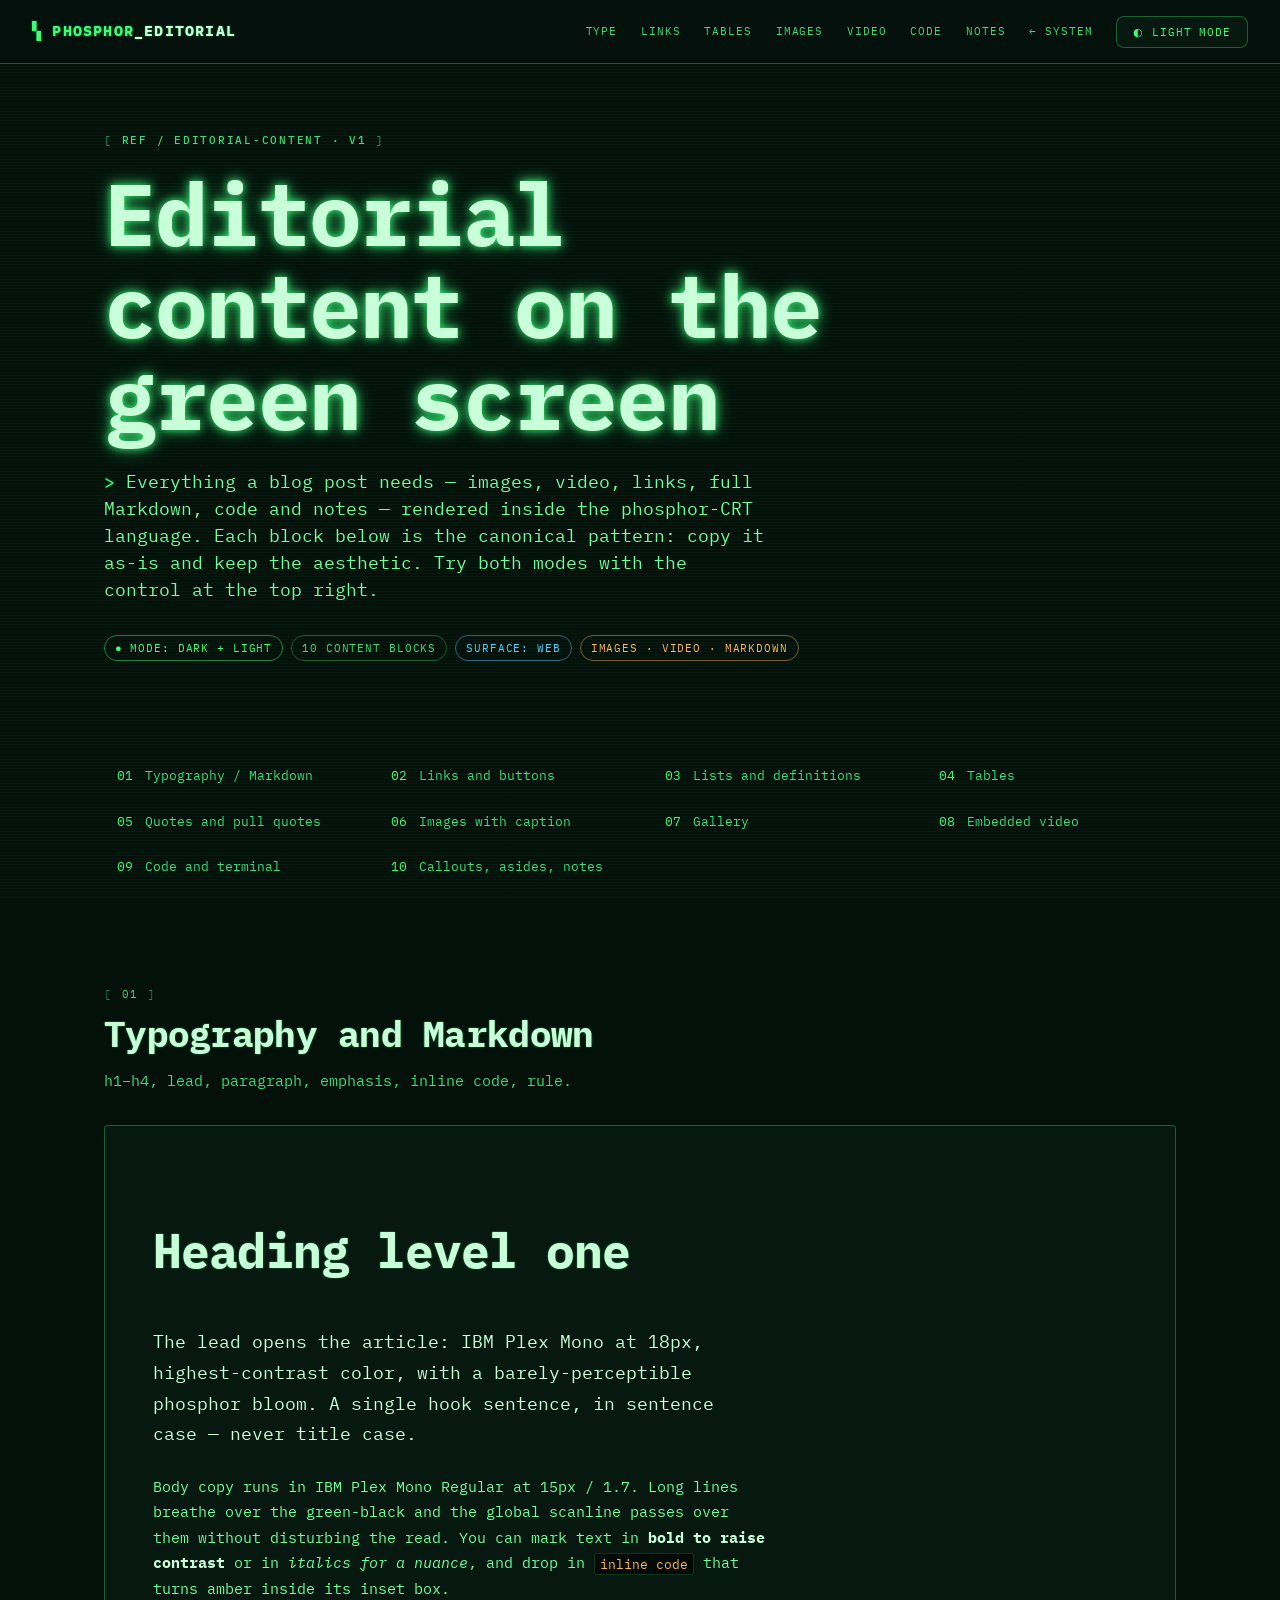
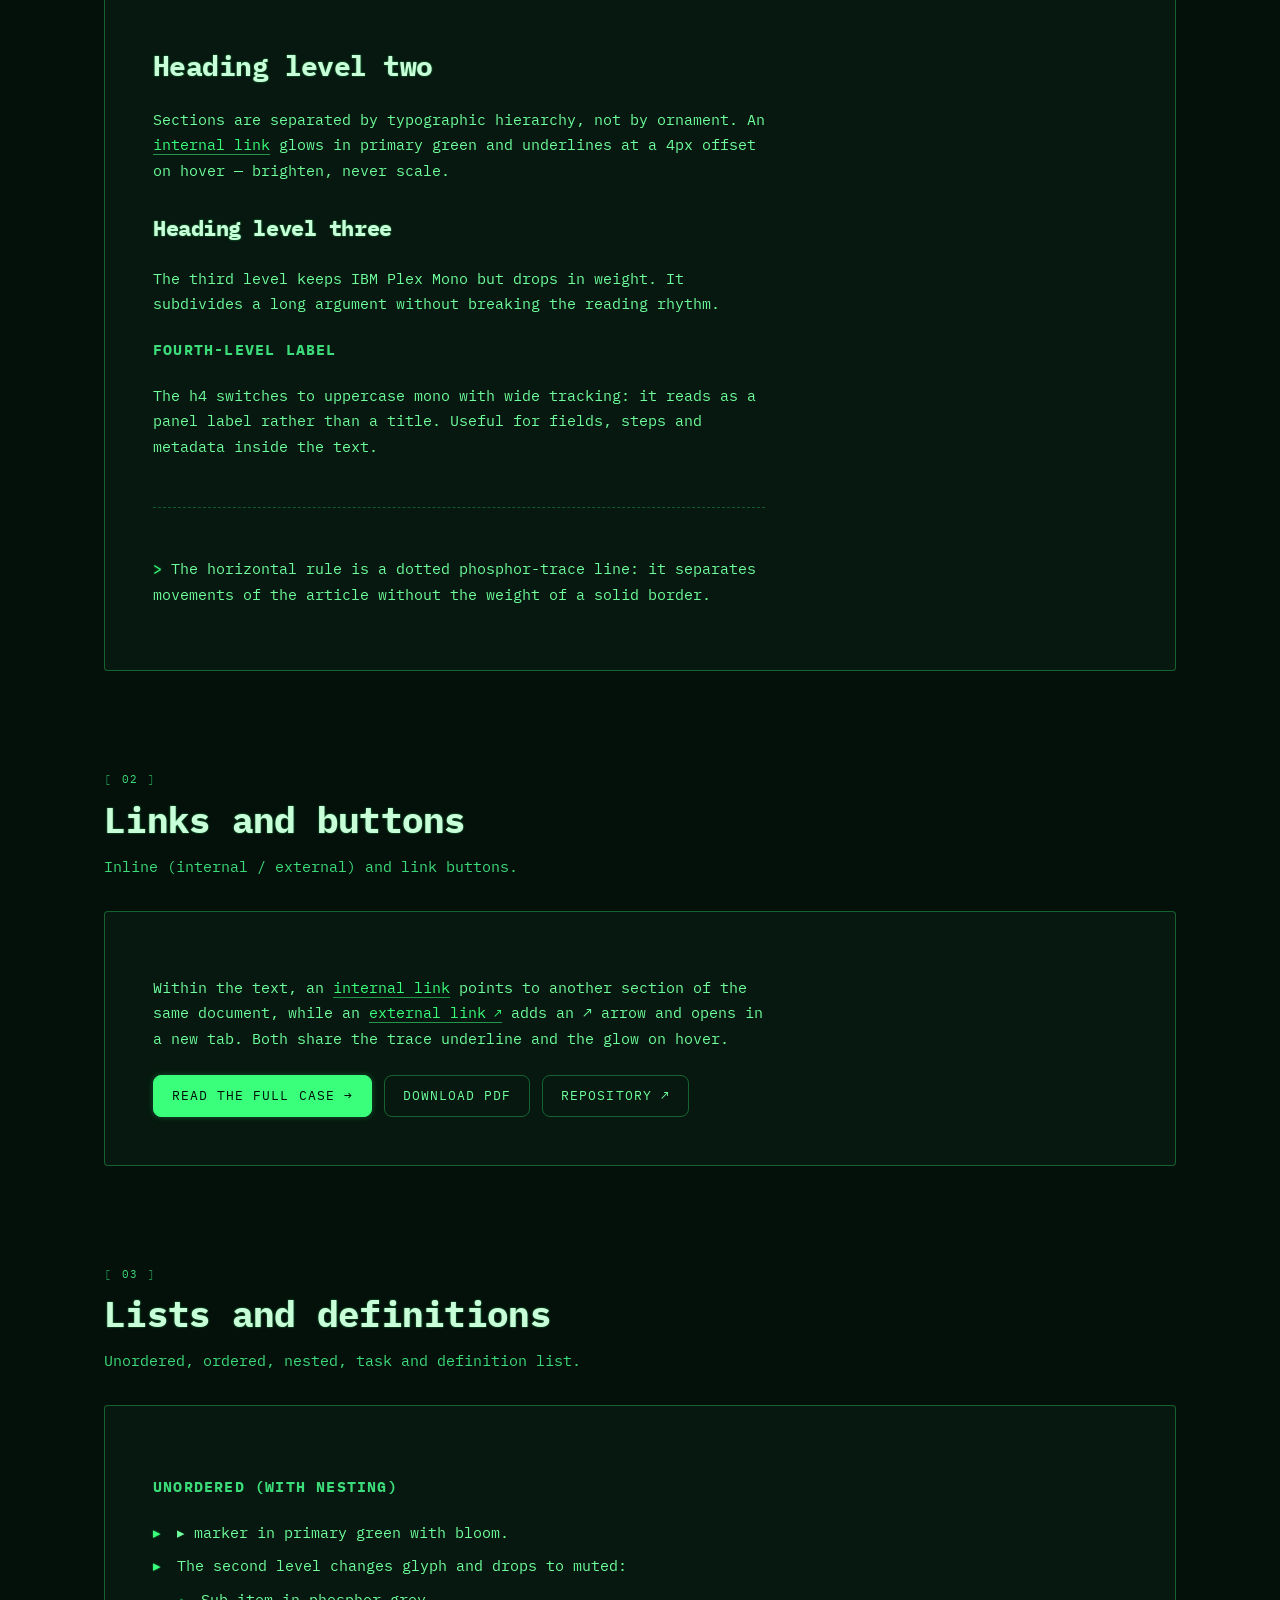
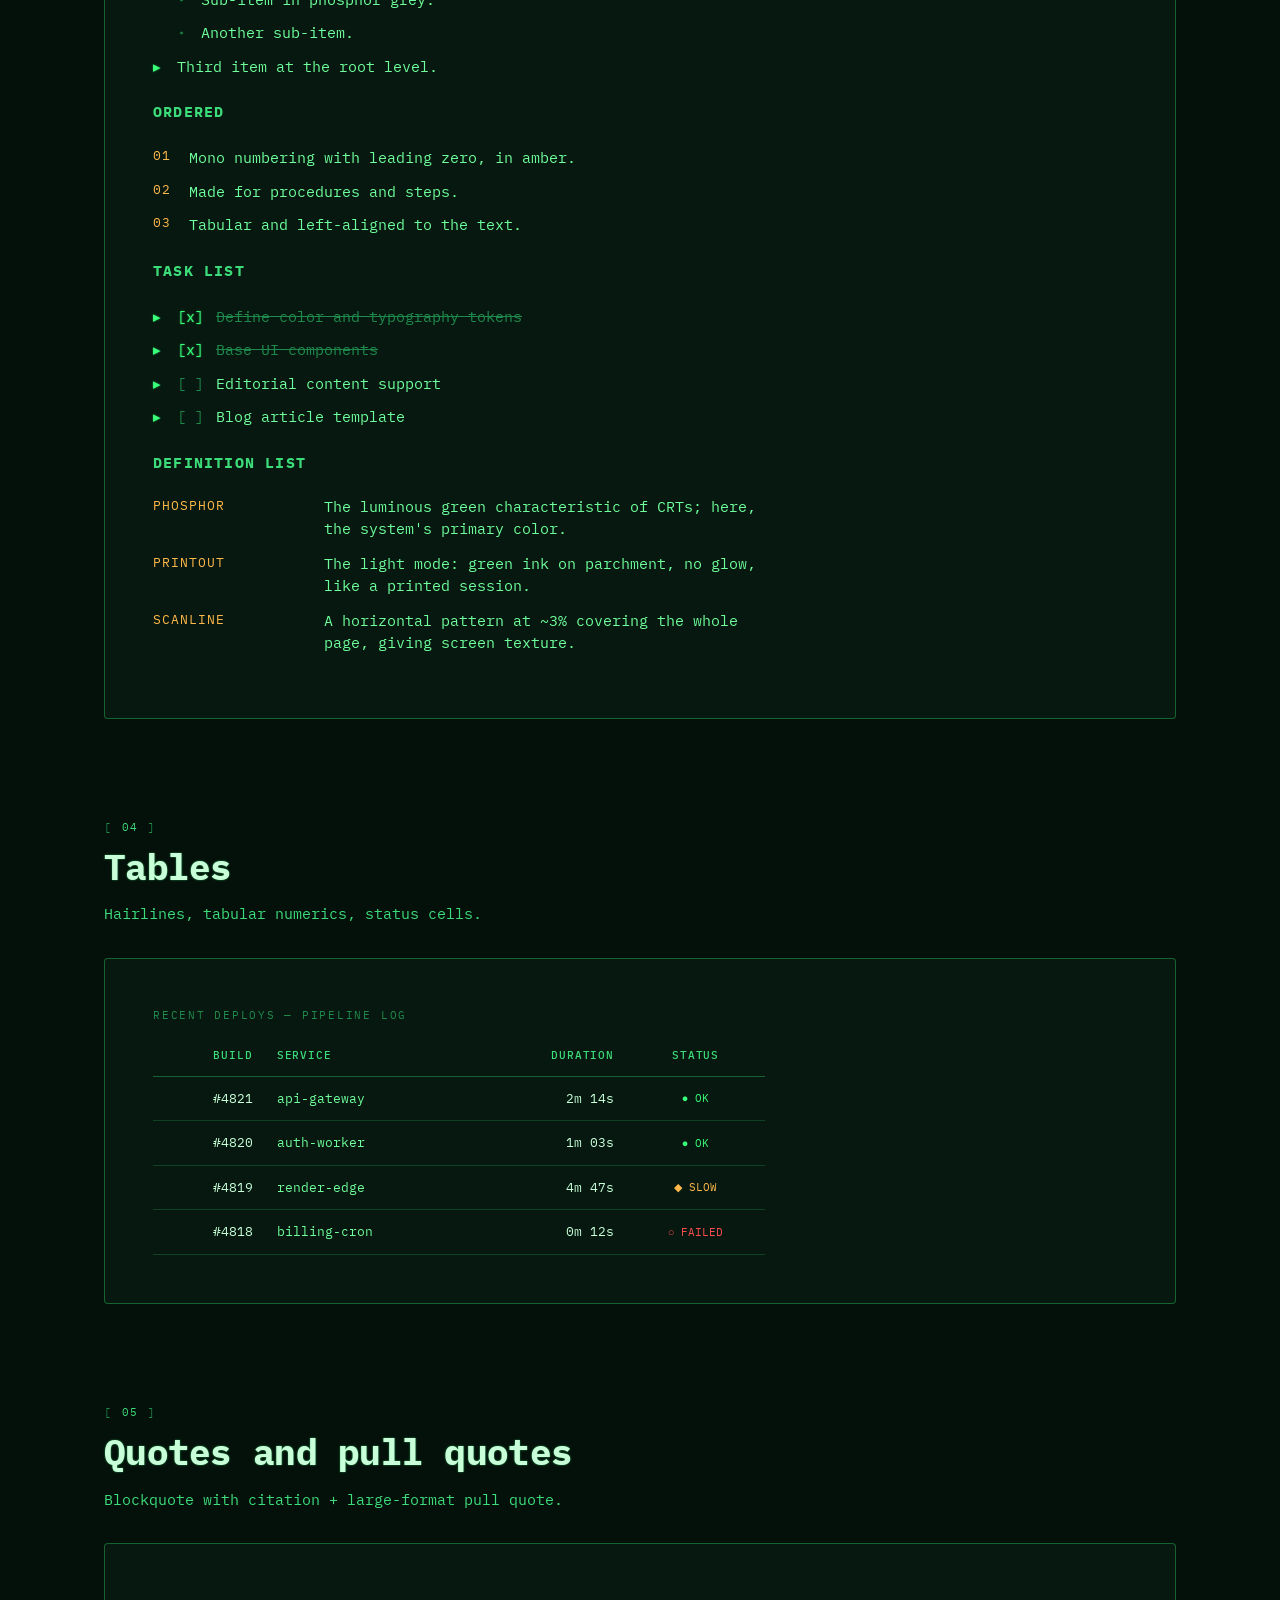
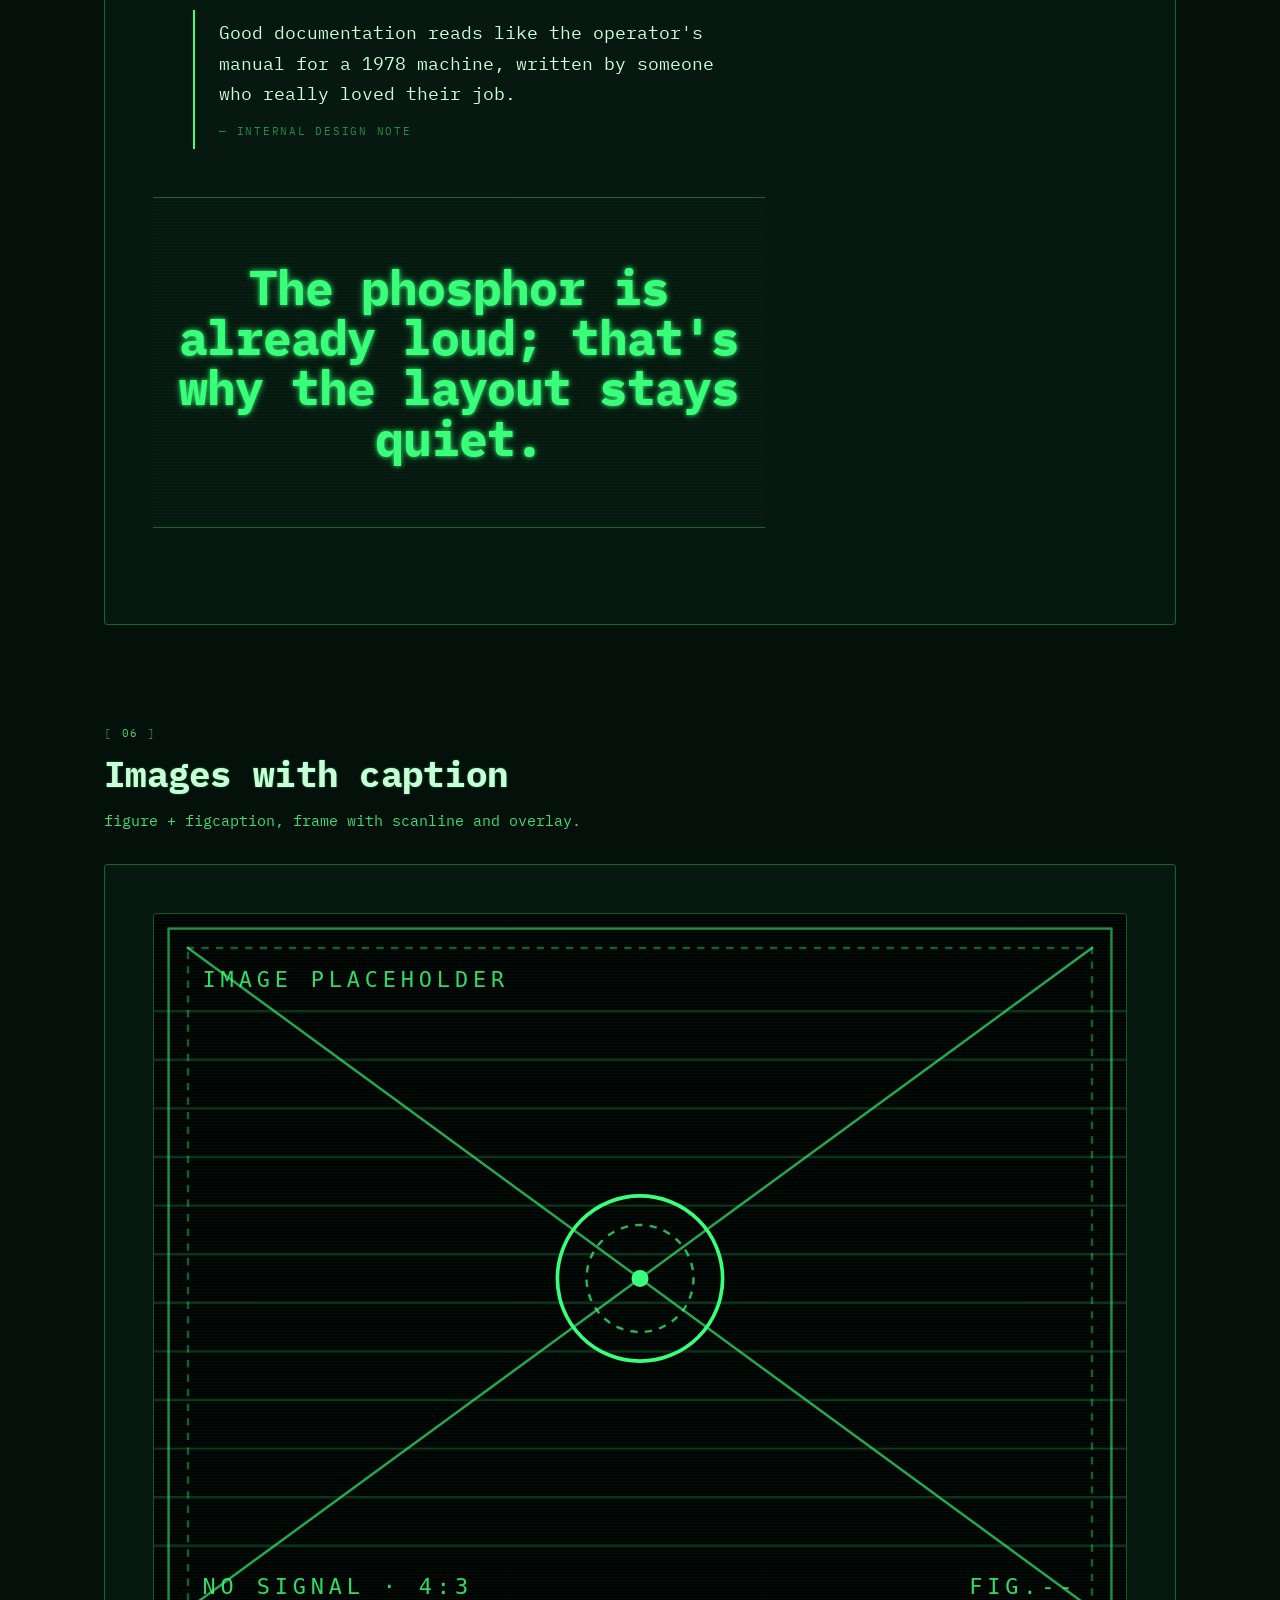
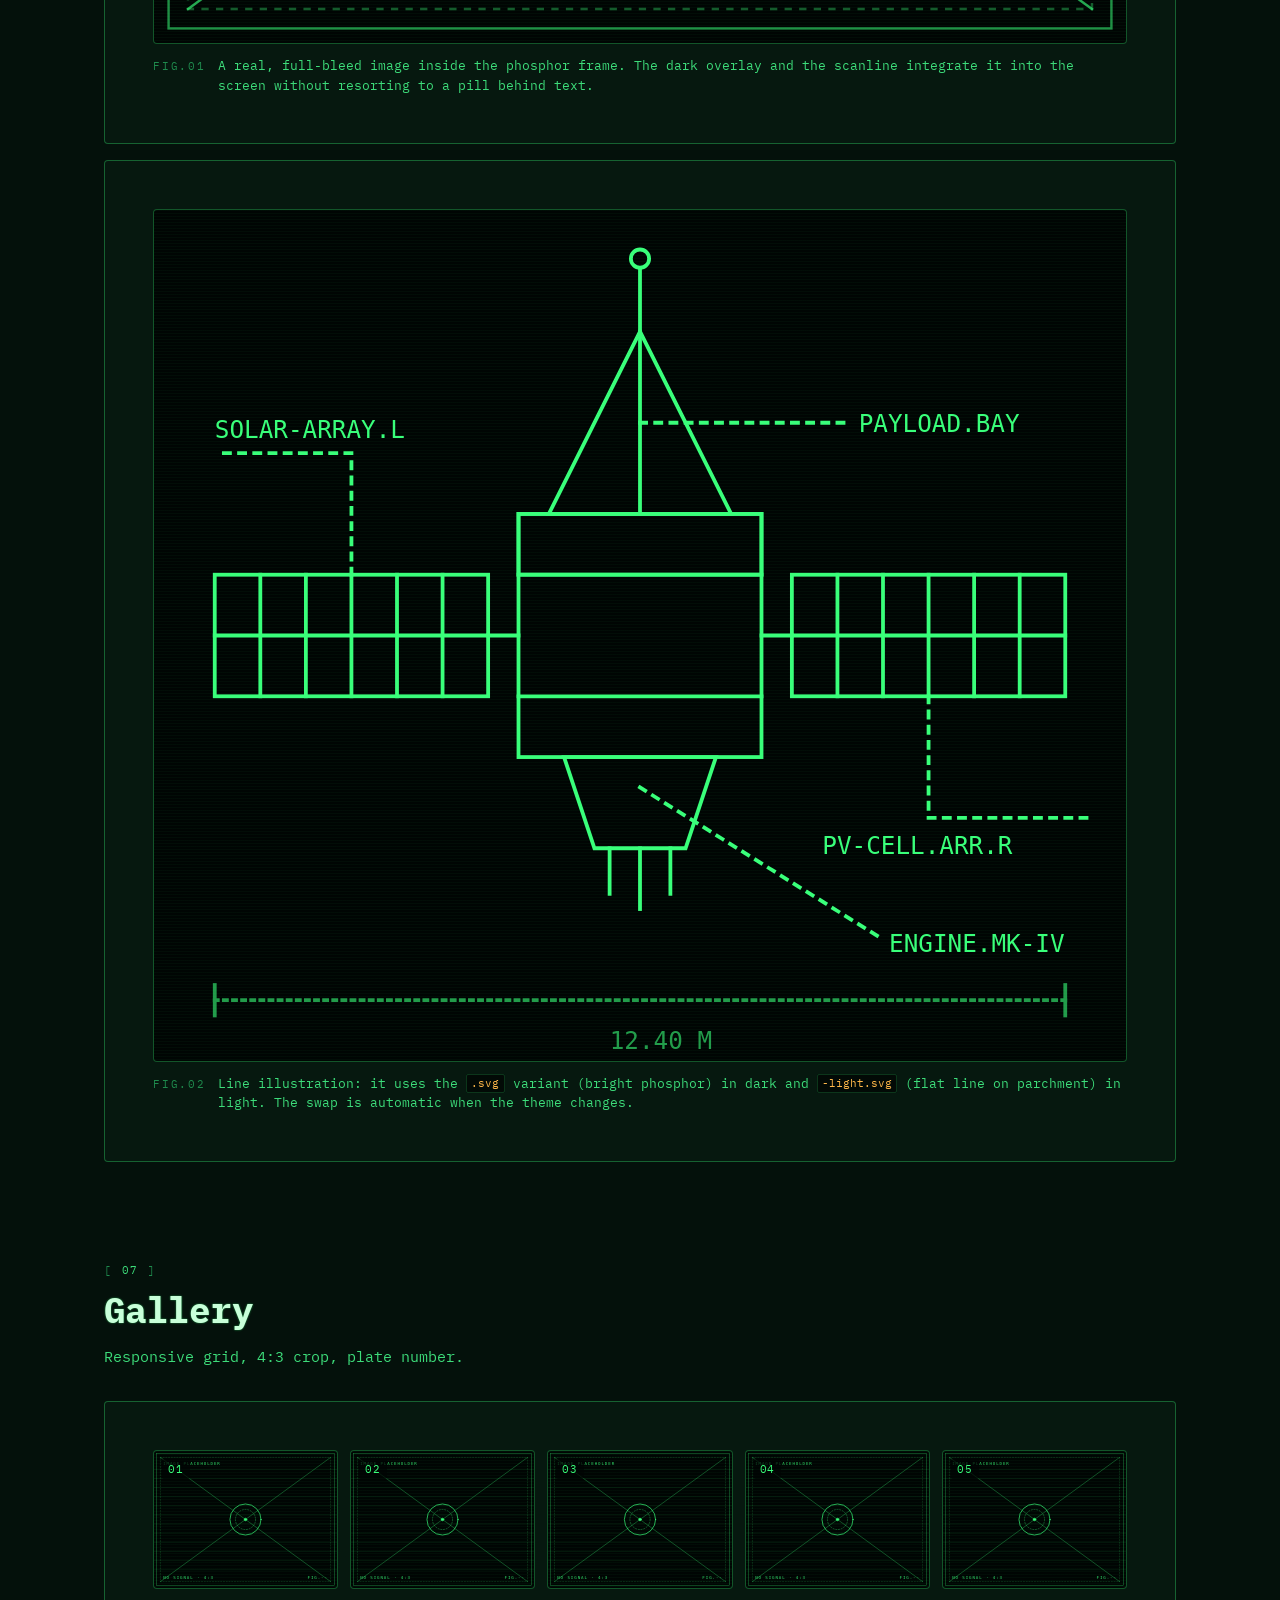
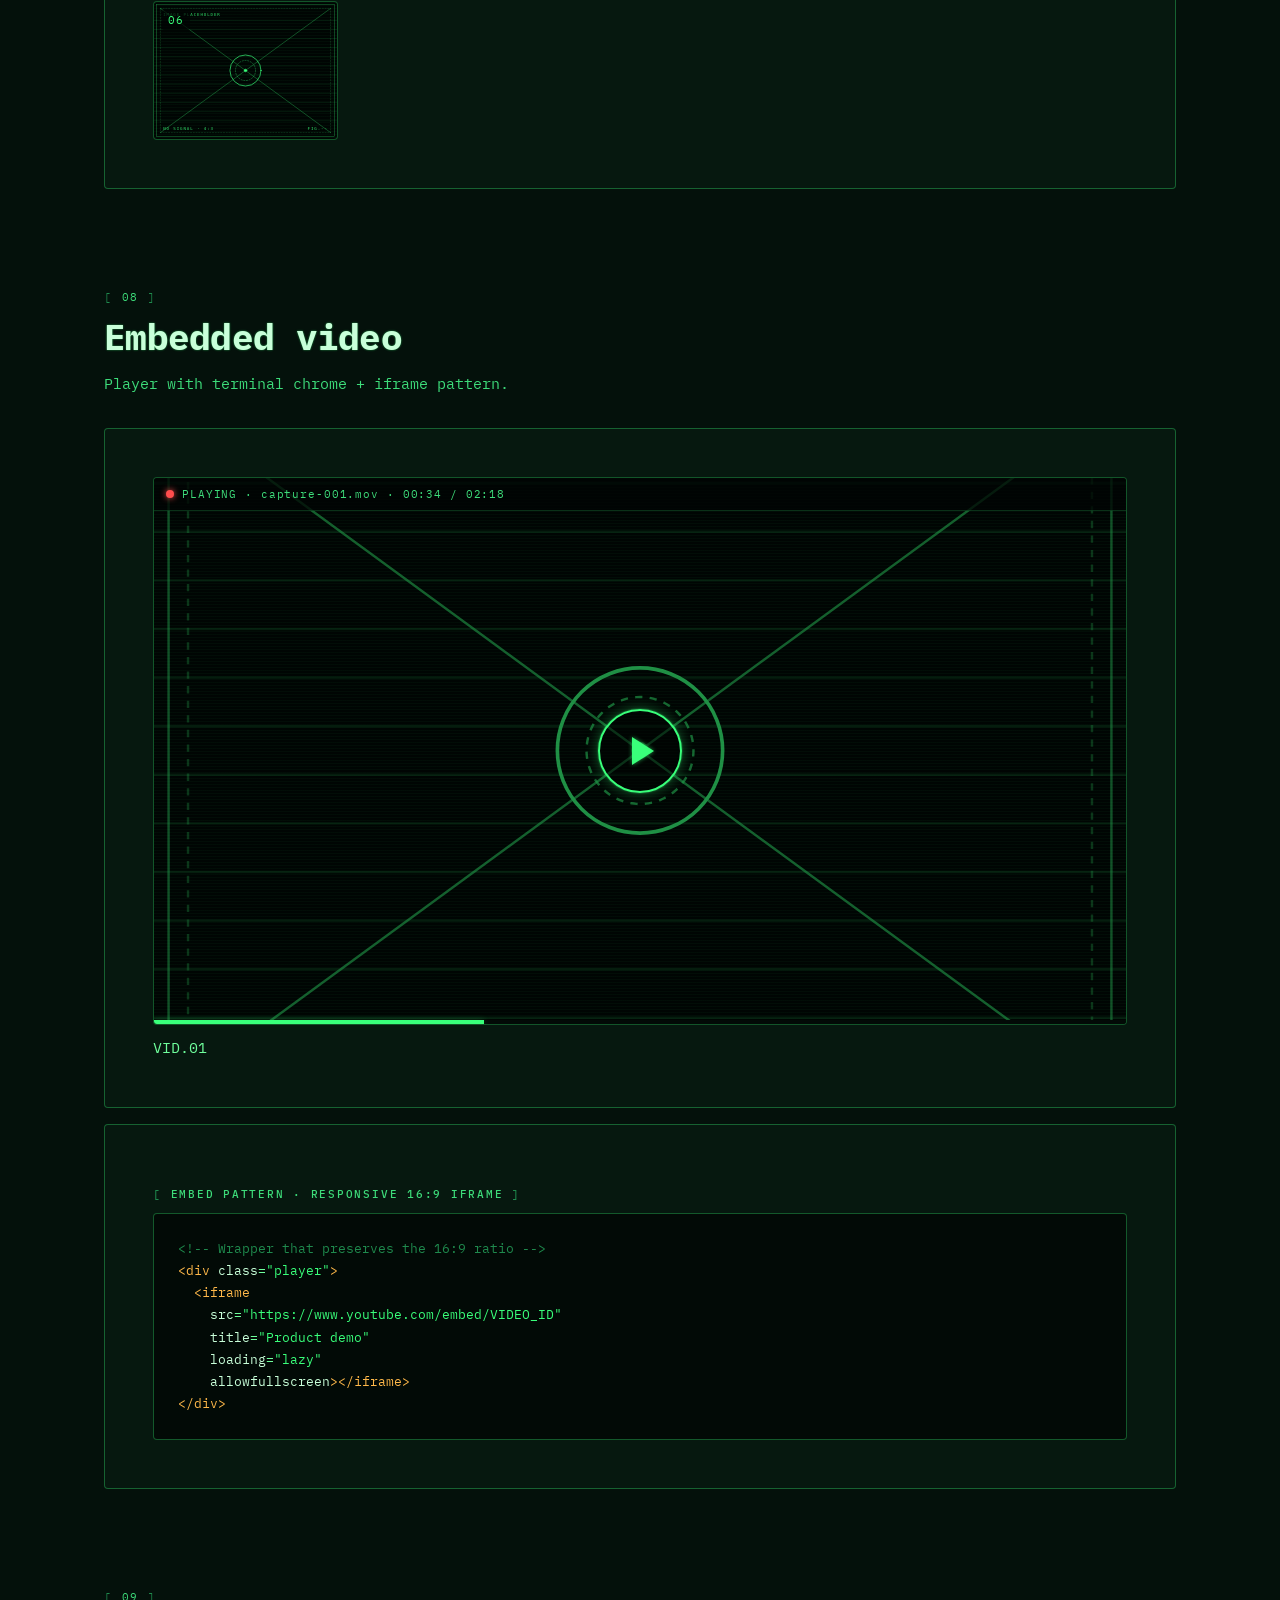
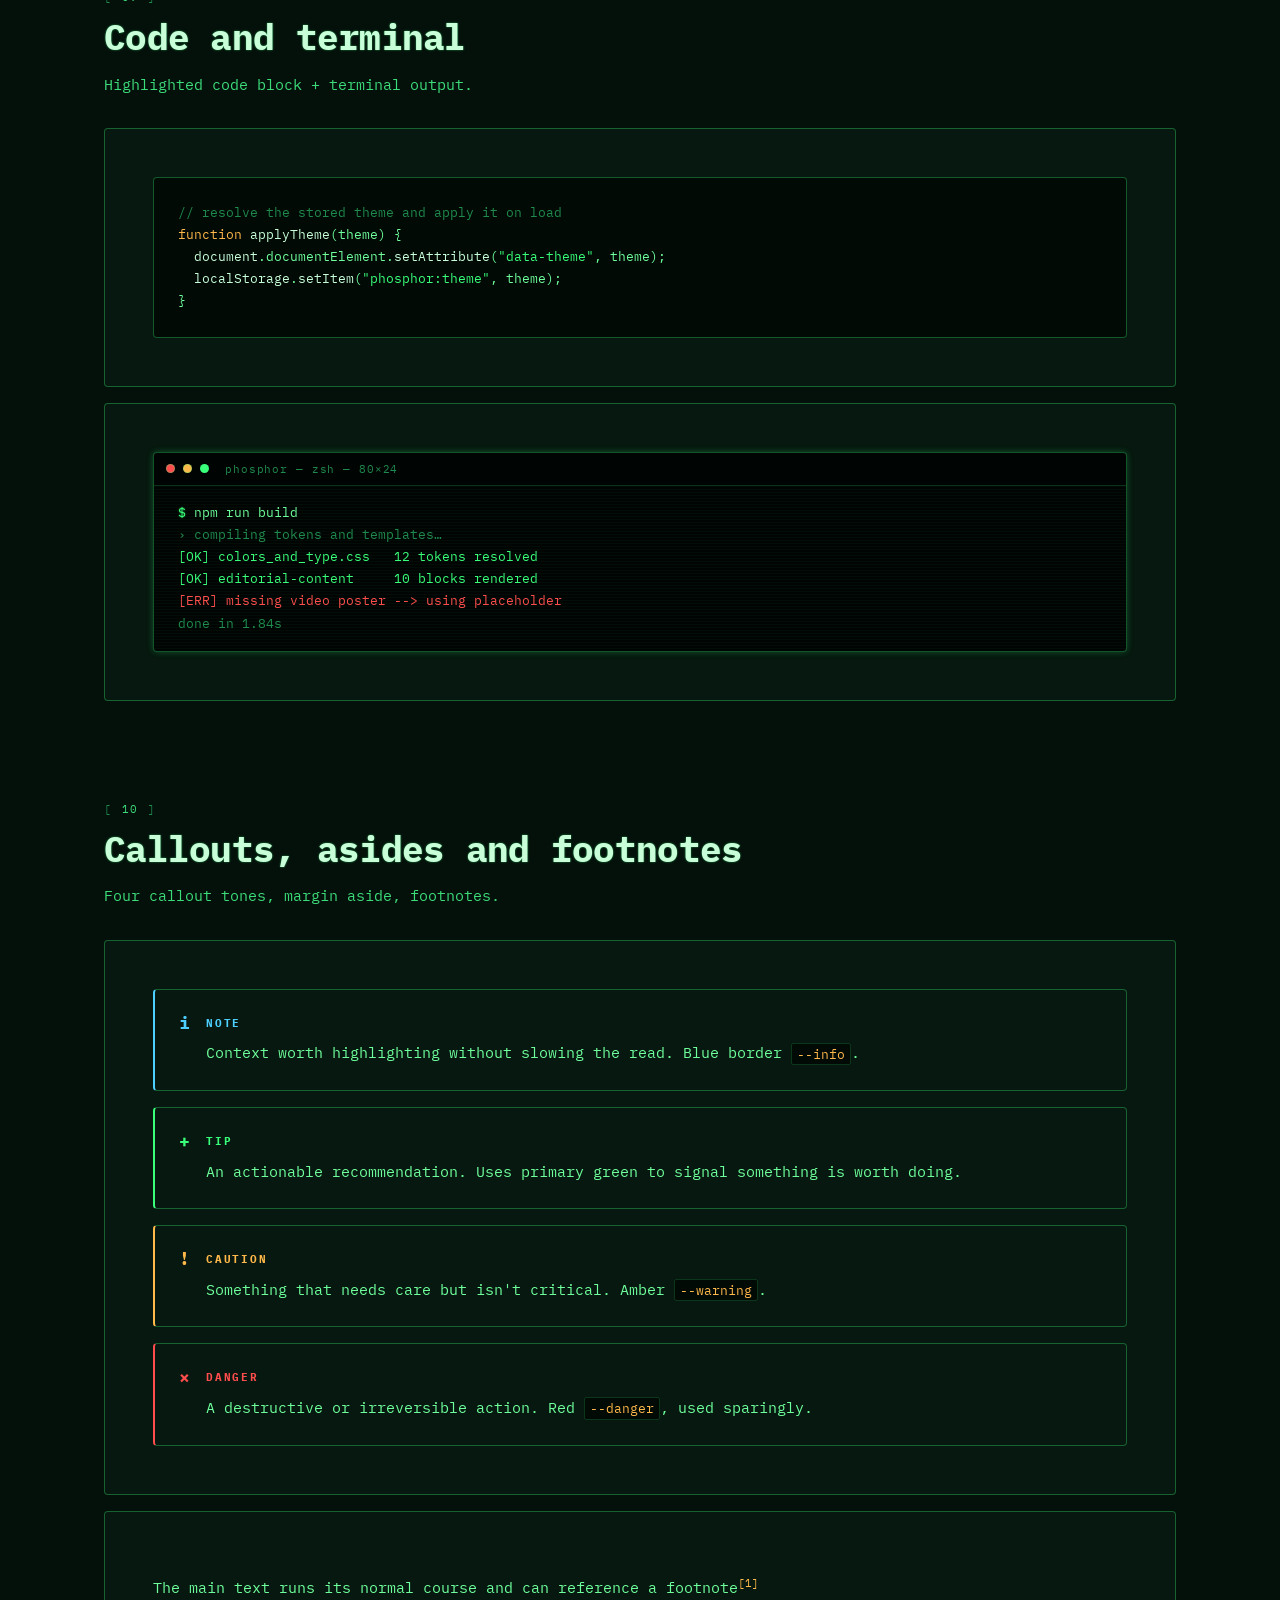
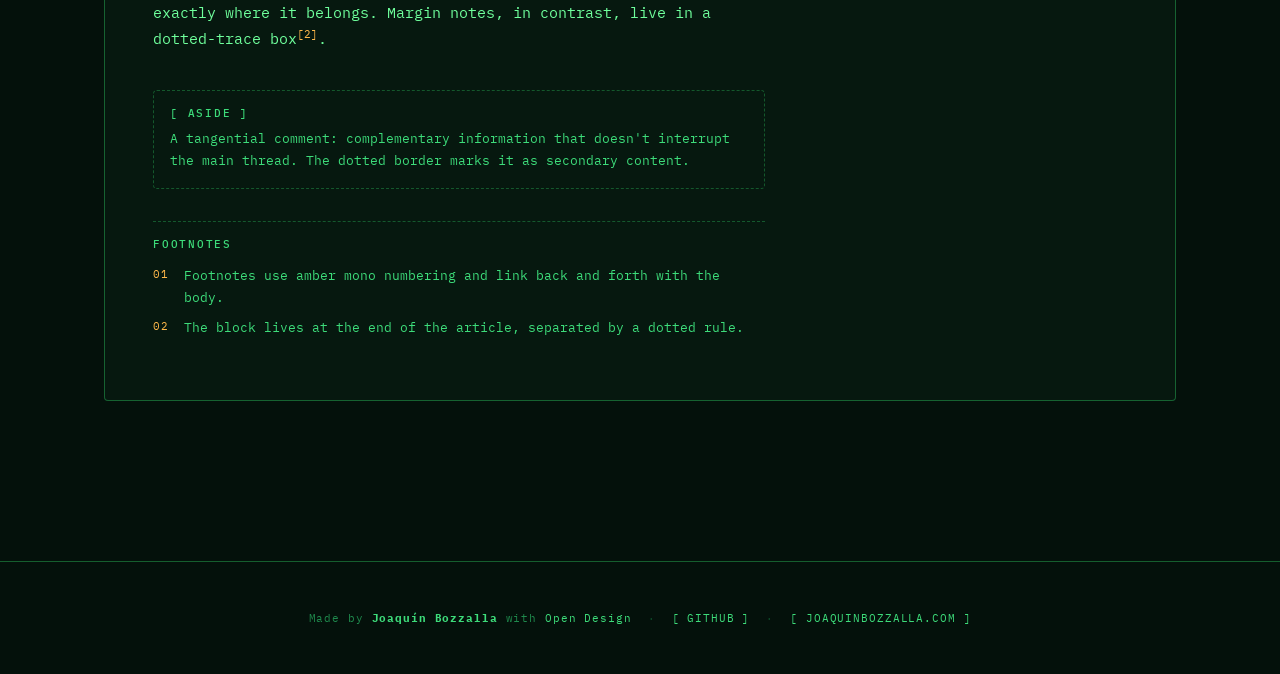
==== commit 4f68f400: "refactor: drop unused Satoshi + VT323, add AGENTS.md, credit Open Design - Remove Satoshi (10 OTF, -" ====
--- a/editorial-content.html
+++ b/editorial-content.html
@@ -765,9 +765,9 @@
   </main>
 
   <footer class="site">
-    <span>PHOSPHOR · <b>editorial-content.html</b></span>
+    <span>Made by <b>Joaquín Bozzalla</b> with <a href="https://github.com/nexu-io/open-design" target="_blank" rel="noopener">Open Design</a></span>
     <span class="sep">·</span>
-    <a href="https://github.com/joaquinbozzalla" target="_blank" rel="noopener">[ GITHUB / JOAQUINBOZZALLA ]</a>
+    <a href="https://github.com/joaquinbozzalla" target="_blank" rel="noopener">[ GITHUB ]</a>
     <span class="sep">·</span>
     <a href="https://joaquinbozzalla.com" target="_blank" rel="noopener">[ JOAQUINBOZZALLA.COM ]</a>
   </footer>
--- a/colors_and_type.css
+++ b/colors_and_type.css
@@ -4,20 +4,8 @@
    ============================================================= */
 
 /* ---------- FONTS ---------- */
-/* Satoshi: brand sans for UI + display.
-   Mono: IBM Plex Mono — self-hosted, the machine-room voice of the system.
-   CRT pixel: VT323 via Google Fonts (boot screens only, ~5%). */
-
-@font-face { font-family: "Satoshi"; src: url("fonts/Satoshi-Light.otf") format("opentype"); font-weight: 300; font-style: normal; font-display: swap; }
-@font-face { font-family: "Satoshi"; src: url("fonts/Satoshi-LightItalic.otf") format("opentype"); font-weight: 300; font-style: italic; font-display: swap; }
-@font-face { font-family: "Satoshi"; src: url("fonts/Satoshi-Regular.otf") format("opentype"); font-weight: 400; font-style: normal; font-display: swap; }
-@font-face { font-family: "Satoshi"; src: url("fonts/Satoshi-Italic.otf") format("opentype"); font-weight: 400; font-style: italic; font-display: swap; }
-@font-face { font-family: "Satoshi"; src: url("fonts/Satoshi-Medium.otf") format("opentype"); font-weight: 500; font-style: normal; font-display: swap; }
-@font-face { font-family: "Satoshi"; src: url("fonts/Satoshi-MediumItalic.otf") format("opentype"); font-weight: 500; font-style: italic; font-display: swap; }
-@font-face { font-family: "Satoshi"; src: url("fonts/Satoshi-Bold.otf") format("opentype"); font-weight: 700; font-style: normal; font-display: swap; }
-@font-face { font-family: "Satoshi"; src: url("fonts/Satoshi-BoldItalic.otf") format("opentype"); font-weight: 700; font-style: italic; font-display: swap; }
-@font-face { font-family: "Satoshi"; src: url("fonts/Satoshi-Black.otf") format("opentype"); font-weight: 900; font-style: normal; font-display: swap; }
-@font-face { font-family: "Satoshi"; src: url("fonts/Satoshi-BlackItalic.otf") format("opentype"); font-weight: 900; font-style: italic; font-display: swap; }
+/* IBM Plex Mono — self-hosted, the machine-room voice of the system.
+   Primary across the whole system: UI, body, and display. */
 
 /* IBM Plex Mono — self-hosted TTF (the system mono). */
 @font-face { font-family: "IBM Plex Mono"; src: url("fonts/ibm-plex-mono/mpoqnq0r-IBMPlexMono-Light.ttf") format("truetype"); font-weight: 300; font-style: normal; font-display: swap; }
@@ -30,8 +18,6 @@
 @font-face { font-family: "IBM Plex Mono"; src: url("fonts/ibm-plex-mono/mpoqnq0w-IBMPlexMono-Bold.ttf") format("truetype"); font-weight: 700; font-style: normal; font-display: swap; }
 @font-face { font-family: "IBM Plex Mono"; src: url("fonts/ibm-plex-mono/mpoqnq0u-IBMPlexMono-BoldItalic.ttf") format("truetype"); font-weight: 700; font-style: italic; font-display: swap; }
 
-@import url("https://fonts.googleapis.com/css2?family=VT323&display=swap");
-
 /* ---------- TOKENS — DARK MODE (default) ----------
    Phosphor-on-black: the canonical look of this system. */
 :root,
@@ -151,12 +137,9 @@
 
 /* ---------- TYPE TOKENS ---------- */
 :root {
-  /* IBM Plex Mono is the primary family for the whole system — UI, body, and display.
-     Satoshi is kept available as an optional alternate face via --font-alt. */
+  /* IBM Plex Mono is the primary family for the whole system — UI, body, and display. */
   --font-sans: "IBM Plex Mono", "SF Mono", "Menlo", "Consolas", ui-monospace, monospace;
   --font-mono: "IBM Plex Mono", "SF Mono", "Menlo", "Consolas", monospace;
-  --font-alt:  "Satoshi", -apple-system, BlinkMacSystemFont, "Segoe UI", system-ui, sans-serif;
-  --font-crt:  "VT323", "IBM Plex Mono", monospace;   /* the chunky pixel terminal font */
 
   /* Scale (1.250 — major third) */
   --t-xs:  11px;
@@ -332,14 +315,6 @@
   overflow: auto;
 }
 
-/* CRT — the chunky pixel font, used sparingly for boot screens / headers */
-.k-crt {
-  font-family: var(--font-crt);
-  letter-spacing: 0.02em;
-  color: var(--primary);
-  text-shadow: var(--text-glow-md);
-}
-
 /* Selection */
 ::selection { background: var(--primary); color: var(--primary-ink); }
 
